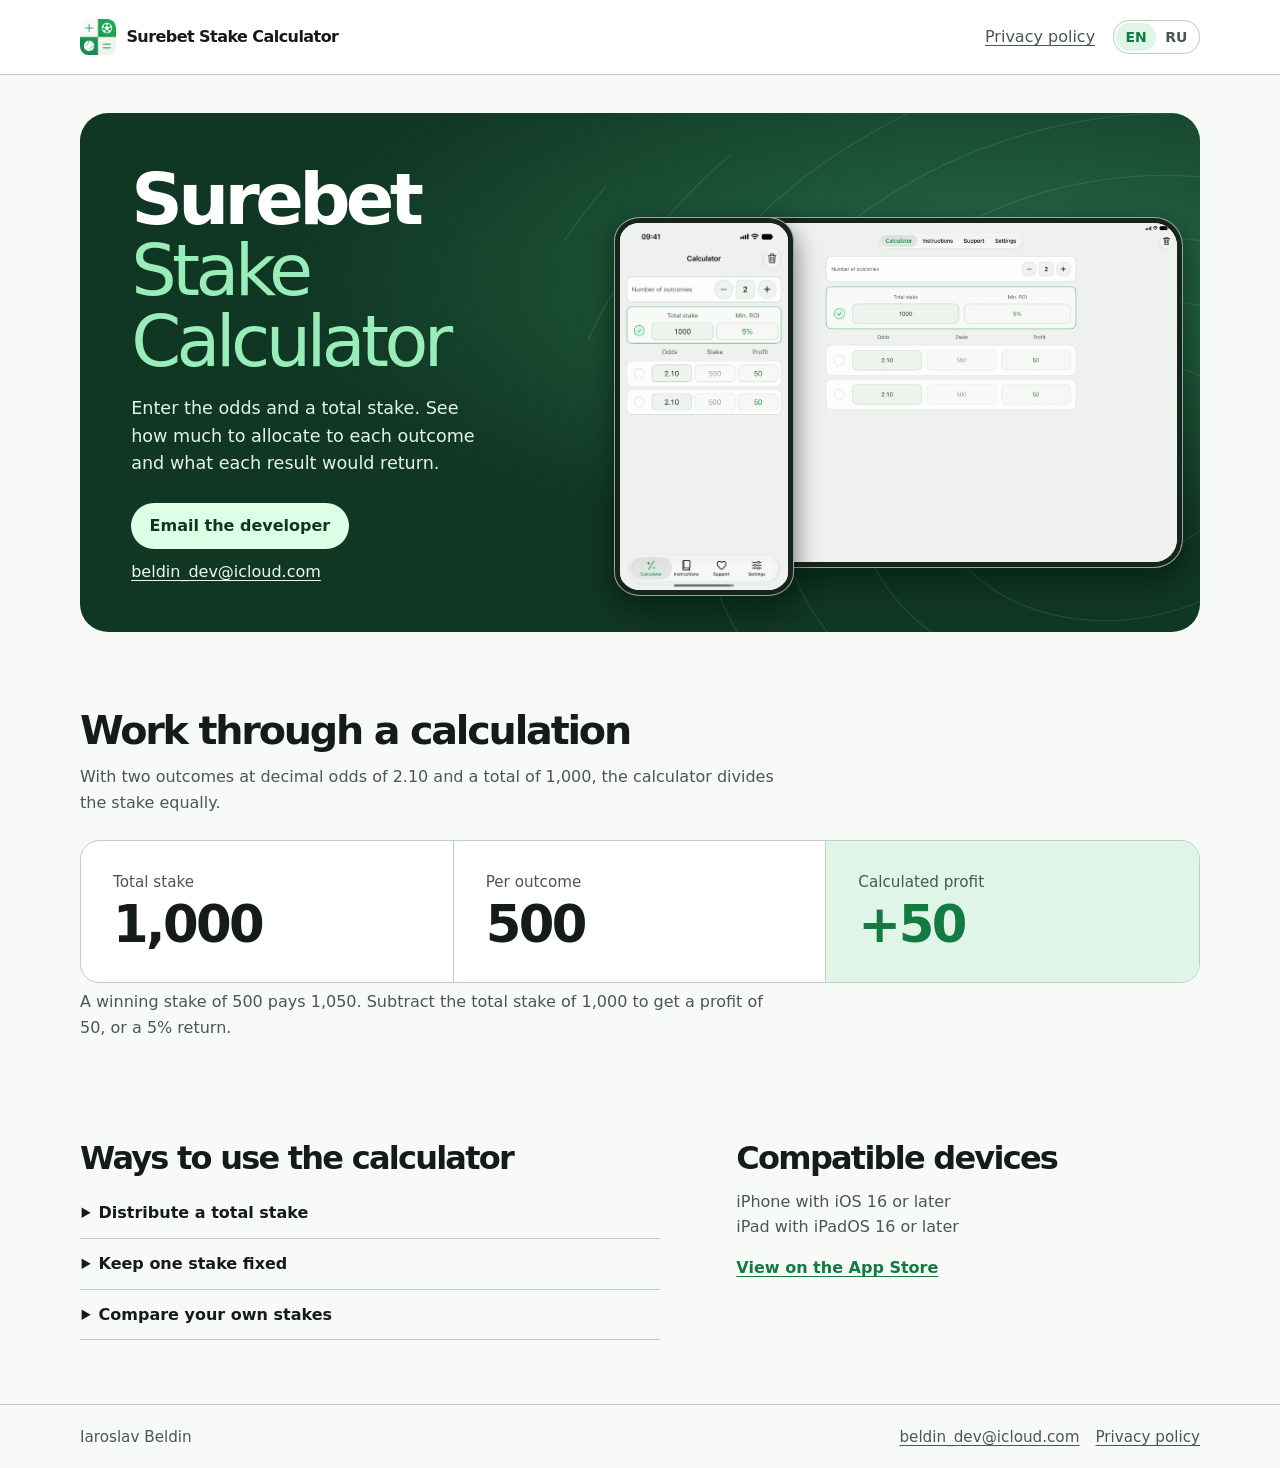
==== en/index.html @ 40c70696 "Publish bilingual calculator support and privacy pages" ====
<!doctype html>
<html lang="en">
  <head>
    <meta charset="utf-8" />
    <meta name="viewport" content="width=device-width,initial-scale=1" />
    <title>Support · Surebet Stake Calculator</title>
    <meta
      name="description"
      content="Distribute a total stake across outcomes and see the return for each one. Support for Surebet Stake Calculator on iPhone and iPad."
    />
    <link
      rel="canonical"
      href="https://iaroslaval.github.io/surebet-support/en/"
    />
    <link
      rel="alternate"
      hreflang="en"
      href="https://iaroslaval.github.io/surebet-support/en/"
    />
    <link
      rel="alternate"
      hreflang="ru"
      href="https://iaroslaval.github.io/surebet-support/ru/"
    />
    <link rel="icon" href="../assets/icon.png" />
    <link rel="stylesheet" href="../assets/site.css" />
  </head>
  <body>
    <header>
      <div class="wrap bar">
        <a class="brand" href="../en/"
          ><img src="../assets/icon.png" alt="" width="36" height="36" />Surebet
          Stake Calculator</a
        >
        <nav>
          <a class="policy-nav" href="../en/privacy/">Privacy policy</a
          ><span class="switch" role="group" aria-label="Language"
            ><a lang="en" hreflang="en" href="../en/" aria-current="page">EN</a
            ><a lang="ru" hreflang="ru" href="../ru/">RU</a></span
          >
        </nav>
      </div>
    </header>
    <main class="wrap">
      <section class="hero">
        <div class="intro">
          <h1>Surebet<span>Stake Calculator</span></h1>
          <p>
            Enter the odds and a total stake. See how much to allocate to each
            outcome and what each result would return.
          </p>
          <div class="actions">
            <a class="button" href="mailto:beldin_dev@icloud.com"
              >Email the developer</a
            ><a class="address" href="mailto:beldin_dev@icloud.com"
              >beldin_dev@icloud.com</a
            >
          </div>
        </div>
        <div class="stage">
          <img
            class="tablet"
            src="../assets/ipad-en.webp"
            alt="The calculator in English showing a two-outcome calculation on iPad"
            decoding="async"
          /><img
            class="phone"
            src="../assets/iphone-en.webp"
            alt="The calculator in English showing a two-outcome calculation on iPhone"
            decoding="async"
          />
        </div>
      </section>
      <section class="example">
        <h2>Work through a calculation</h2>
        <p class="lede">
          With two outcomes at decimal odds of 2.10 and a total of 1,000, the
          calculator divides the stake equally.
        </p>
        <div class="figures">
          <div class="metric">
            <small>Total stake</small><strong>1,000</strong>
          </div>
          <div class="metric">
            <small>Per outcome</small><strong>500</strong>
          </div>
          <div class="metric">
            <small>Calculated profit</small><strong>+50</strong>
          </div>
        </div>
        <p class="lede">
          A winning stake of 500 pays 1,050. Subtract the total stake of 1,000
          to get a profit of 50, or a 5% return.
        </p>
      </section>
      <div class="details">
        <section class="modes">
          <h2>Ways to use the calculator</h2>
          <details>
            <summary>Distribute a total stake</summary>
            <p>
              Enter decimal odds for 2–20 outcomes and the total amount to
              allocate. Read the stake and result for each outcome.
            </p>
          </details>
          <details>
            <summary>Keep one stake fixed</summary>
            <p>
              Enter the amount for one outcome. The calculator works out the
              stakes for the remaining outcomes and the total required.
            </p>
          </details>
          <details>
            <summary>Compare your own stakes</summary>
            <p>
              Enter the stakes yourself and compare the profit or loss for each
              possible outcome.
            </p>
          </details>
        </section>
        <section class="compat">
          <h2>Compatible devices</h2>
          <p>iPhone with iOS 16 or later<br />iPad with iPadOS 16 or later</p>
          <a href="https://apps.apple.com/app/id1667102550"
            >View on the App Store</a
          >
        </section>
      </div>
    </main>
    <footer>
      <div class="wrap">
        <span>Iaroslav Beldin</span>
        <div>
          <a href="mailto:beldin_dev@icloud.com">beldin_dev@icloud.com</a
          ><a href="../en/privacy/">Privacy policy</a>
        </div>
      </div>
    </footer>
  </body>
</html>
---- assets/site.css ----
:root {
  color-scheme: light dark;
  --page: #f8faf8;
  --surface: #fff;
  --ink: #151c17;
  --sub: #4a584f;
  --line: #becdc2;
  --soft: #edf1ed;
  --accent: #137a41;
  --tint: #dff5e8;
  --on: #fff;
  --deep: #103624;
  --mint: #99edb9;
  --wrap: 76rem;
  font-family:
    -apple-system, BlinkMacSystemFont, "Segoe UI", system-ui, sans-serif;
  color: var(--ink);
  background: var(--page);
  font-size: 100%;
}
@media (prefers-color-scheme: dark) {
  :root {
    --page: #0e1210;
    --surface: #171b18;
    --ink: #e9f1ea;
    --sub: #b5c3bb;
    --line: #36473e;
    --soft: #1e2421;
    --accent: #67df96;
    --tint: #1f3a2c;
    --on: #0e1210;
    --deep: #102e20;
  }
}
* {
  box-sizing: border-box;
}
body {
  margin: 0;
}
a {
  color: var(--accent);
  text-underline-offset: 0.2em;
}
a:hover {
  text-decoration: underline;
}
a:focus-visible,
summary:focus-visible {
  outline: 3px solid currentColor;
  outline-offset: 4px;
}
.wrap {
  max-width: var(--wrap);
  margin: auto;
  padding-inline: clamp(1rem, 4vw, 3rem);
}
header {
  border-bottom: 1px solid var(--line);
  background: var(--surface);
}
.bar,
footer .wrap {
  display: flex;
  align-items: center;
  justify-content: space-between;
  gap: 1rem;
  flex-wrap: wrap;
}
.bar {
  min-height: 4.6rem;
  padding-block: 0.65rem;
}
.brand {
  display: inline-flex;
  gap: 0.65rem;
  align-items: center;
  font-weight: 700;
  letter-spacing: -0.035em;
  color: var(--ink);
  text-decoration: none;
}
.brand img {
  width: 2.25rem;
  height: 2.25rem;
  border-radius: 24%;
}
nav,
.switch {
  display: flex;
  align-items: center;
  gap: 1.1rem;
  flex-wrap: wrap;
}
nav a,
footer a {
  color: var(--sub);
}
.switch {
  border: 1px solid var(--line);
  border-radius: 1rem;
  gap: 0;
  padding: 0.15rem;
}
.switch a {
  padding: 0.36rem 0.58rem;
  text-decoration: none;
  border-radius: 0.85rem;
  font-size: 0.875rem;
  font-weight: 650;
}
.switch [aria-current] {
  background: var(--tint);
  color: var(--accent);
}
main.wrap {
  padding-block: clamp(1.1rem, 3vw, 2.5rem) 4rem;
}
.hero {
  border-radius: 1.75rem;
  overflow: hidden;
  isolation: isolate;
  position: relative;
  display: grid;
  grid-template-columns: 45% 55%;
  align-items: center;
  color: white;
  background:
    radial-gradient(ellipse at 82% 32%, #276b49, transparent 55%), var(--deep);
}
.intro {
  padding: clamp(1.5rem, 4vw, 3.75rem);
  padding-right: 0.25rem;
  z-index: 1;
}
.hero h1 {
  margin: 0 0 1.15rem;
  font-size: clamp(2.6rem, 5.6vw, 5rem);
  letter-spacing: -0.065em;
  line-height: 0.99;
  font-weight: 730;
}
.hero h1 span {
  display: block;
  font-weight: 500;
  color: var(--mint);
}
.intro p {
  color: #e3f3e8;
  line-height: 1.55;
  max-width: 32ch;
  font-size: 1.1rem;
  margin: 0;
}
.actions {
  display: flex;
  align-items: flex-start;
  flex-direction: column;
  gap: 0.8rem;
  margin-top: 1.6rem;
}
.button {
  display: inline-flex;
  background: #dcffe6;
  color: #103624;
  padding: 0.85rem 1.15rem;
  border-radius: 2rem;
  text-decoration: none;
  font-weight: 700;
}
.address {
  color: #edf9f1;
  overflow-wrap: anywhere;
}
.stage {
  min-width: 0;
  position: relative;
  aspect-ratio: 1.33;
  align-self: end;
  isolation: isolate;
}
.stage::before {
  content: "";
  position: absolute;
  inset: -15% -28% -15% 5%;
  z-index: -1;
  background: repeating-radial-gradient(
    ellipse at 65% 65%,
    transparent 0 2.75rem,
    #c4ffe319 2.8rem 2.84rem,
    transparent 2.9rem 4.8rem
  );
  transform: rotate(-14deg);
}
.stage img {
  display: block;
  position: absolute;
  object-fit: contain;
  filter: drop-shadow(0 10px 12px #04110845);
}
.tablet {
  width: 75%;
  right: 3%;
  bottom: 14%;
}
.phone {
  width: 29%;
  left: 5%;
  bottom: 8%;
}
.example,
.modes,
.compat {
  margin-top: clamp(2.6rem, 6vw, 5.5rem);
}
h2 {
  font-size: clamp(1.7rem, 3.1vw, 2.65rem);
  letter-spacing: -0.055em;
  line-height: 1.08;
  margin: 0 0 0.8rem;
}
p {
  line-height: 1.6;
}
.lede {
  color: var(--sub);
  margin: 0.4rem 0 1.5rem;
  max-width: 70ch;
}
.figures {
  display: grid;
  grid-template-columns: repeat(3, minmax(0, 1fr));
  background: var(--surface);
  border: 1px solid var(--line);
  border-radius: 1.2rem;
  overflow: hidden;
}
.metric {
  padding: clamp(1rem, 3vw, 2rem);
  border-inline-end: 1px solid var(--line);
  display: flex;
  flex-direction: column;
  align-items: flex-start;
  gap: 0.5rem;
}
.metric:last-child {
  background: var(--tint);
  border: 0;
}
.metric strong {
  font-variant-numeric: tabular-nums;
  font-size: clamp(1.6rem, 4vw, 3.4rem);
  line-height: 1;
  letter-spacing: -0.05em;
}
.metric:last-child strong {
  color: var(--accent);
}
.metric small {
  font-size: 0.95rem;
  color: var(--sub);
}
.details {
  display: grid;
  grid-template-columns: 1.25fr 1fr;
  gap: clamp(1.5rem, 6vw, 5rem);
}
.details h2 {
  font-size: clamp(1.55rem, 2.5vw, 2rem);
}
details {
  padding: 0.8rem 0.1rem;
  border-bottom: 1px solid var(--line);
}
summary {
  cursor: pointer;
  font-weight: 630;
  line-height: 1.5;
}
details p,
.compat p {
  color: var(--sub);
  margin-block: 0.5rem;
}
.compat a {
  display: inline-block;
  margin-top: 0.65rem;
  font-weight: 650;
}
footer {
  border-top: 1px solid var(--line);
  padding-block: 1.4rem;
  font-size: 0.95rem;
  color: var(--sub);
}
footer .wrap > div {
  display: flex;
  gap: 1rem;
  flex-wrap: wrap;
}
article.policy {
  max-width: 46rem;
  margin: 1.8rem auto 3rem;
}
.policy h1 {
  font-size: clamp(2rem, 5vw, 3.4rem);
  letter-spacing: -0.055em;
  line-height: 1.05;
  margin: 0.7rem 0;
}
.policy h2 {
  font-size: 1.4rem;
  margin-top: 2rem;
  letter-spacing: -0.025em;
}
.policy p {
  font-size: 1.065rem;
}
.policy .date {
  color: var(--sub);
  font-size: 0.95rem;
}
.policy .byline {
  padding-bottom: 1.1rem;
  border-bottom: 1px solid var(--line);
}
.policy a {
  overflow-wrap: anywhere;
}
@media (max-width: 48rem) {
  .hero {
    grid-template-columns: 1fr;
  }
  .intro {
    padding: 1.5rem 1.5rem 0;
  }
  .hero h1 {
    font-size: clamp(2.5rem, 9.5vw, 4rem);
  }
  .stage {
    width: min(100%, 33rem);
    margin: auto;
    aspect-ratio: 1.9;
  }
  .stage .phone {
    width: 20%;
    left: 14%;
    bottom: 5%;
  }
  .stage .tablet {
    width: 58%;
    right: 12%;
    bottom: 9%;
  }
  .details {
    grid-template-columns: 1fr;
    gap: 0;
  }
}
@media (max-width: 32rem) {
  .bar {
    gap: 0.4rem;
  }
  .brand {
    font-size: 0.95rem;
  }
  .bar nav {
    gap: 0.4rem;
  }
  .bar .policy-nav {
    display: none;
  }
  .stage {
    aspect-ratio: 1.45;
  }
  .stage .phone {
    width: 34%;
    left: 9%;
    bottom: -24%;
  }
  .stage .tablet {
    width: 64%;
    right: 5%;
    bottom: 8%;
  }
  .figures {
    grid-template-columns: 1fr;
  }
  .metric {
    flex-direction: row;
    align-items: center;
    justify-content: space-between;
    border-inline: 0;
    border-bottom: 1px solid var(--line);
  }
  .metric strong {
    order: 2;
  }
  .intro p {
    font-size: 1rem;
  }
  footer .wrap {
    align-items: flex-start;
    flex-direction: column;
  }
}
@media (max-width: 23rem) {
  .hero h1 {
    font-size: 2rem;
  }
  .brand img {
    width: 1.8rem;
    height: 1.8rem;
  }
  .intro {
    padding-inline: 1rem;
  }
}
.stage img {
  border: clamp(3px, 0.45vw, 7px) solid #17231d;
  background: #edf1ed;
  box-shadow:
    0 0 0 1px #95a99d,
    0 10px 26px #03150b55;
}
.tablet {
  border-radius: 6% / 8%;
}
.phone {
  border-radius: 14% / 6%;
}
.brand,
.hero h1,
.button,
.policy h1,
footer a,
.details h2,
.metric small {
  overflow-wrap: anywhere;
}
.brand {
  max-width: 100%;
  min-width: 0;
}
.details > * {
  min-width: 0;
}
.hero > * {
  min-width: 0;
}
@media (max-width: 32rem) {
  .hero {
    grid-template-columns: minmax(0, 1fr);
  }
  .metric {
    flex-wrap: wrap;
  }
  .details {
    grid-template-columns: minmax(0, 1fr);
  }
  .policy {
    overflow-wrap: anywhere;
  }
}
@media (max-width: 32rem) {
  .stage {
    aspect-ratio: 1.32;
  }
  .stage .tablet {
    display: none;
  }
  .stage .phone {
    width: 66%;
    left: 17%;
    top: 8%;
    bottom: auto;
  }
}
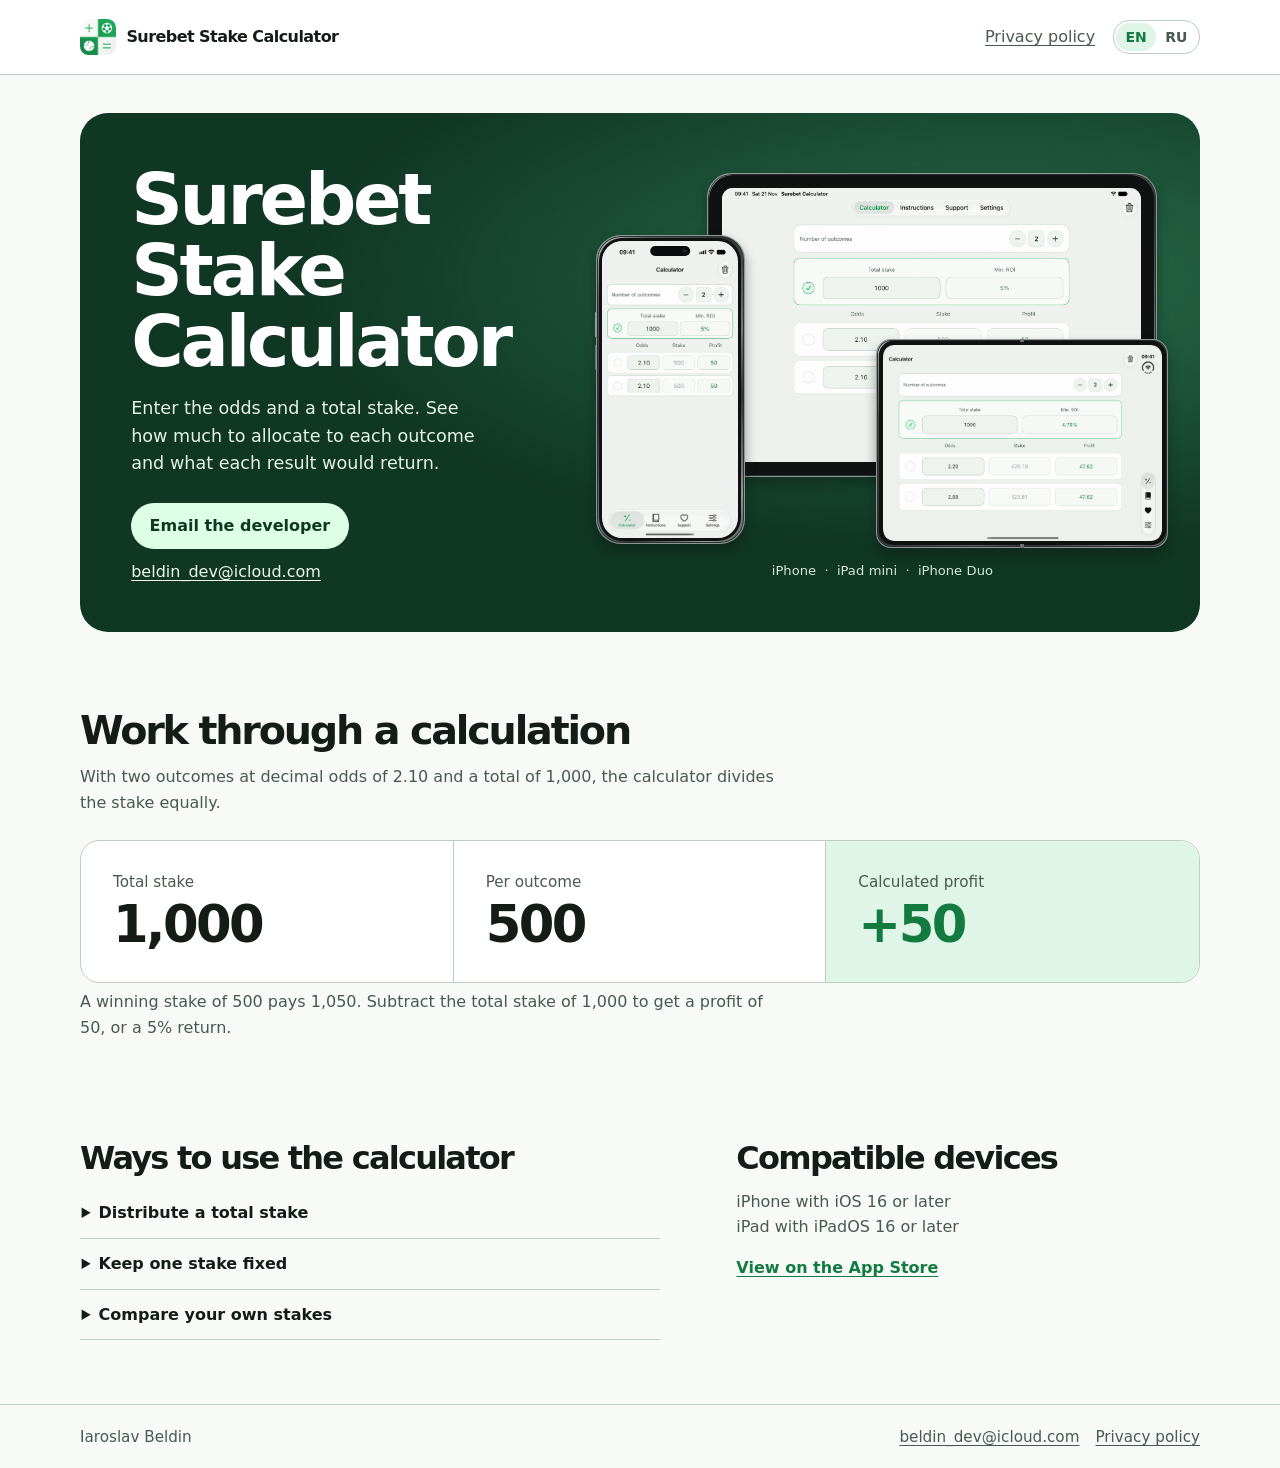
==== commit 9ed82d6d: "Show three framed devices together on both support pages" ====
--- a/en/index.html
+++ b/en/index.html
@@ -23,7 +23,7 @@
       href="https://iaroslaval.github.io/surebet-support/ru/"
     />
     <link rel="icon" href="../assets/icon.png" />
-    <link rel="stylesheet" href="../assets/site.css" />
+    <link rel="stylesheet" href="../assets/site.css?v=devices2" />
   </head>
   <body>
     <header>
@@ -44,7 +44,7 @@
     <main class="wrap">
       <section class="hero">
         <div class="intro">
-          <h1>Surebet<span>Stake Calculator</span></h1>
+          <h1>Surebet Stake Calculator</h1>
           <p>
             Enter the odds and a total stake. See how much to allocate to each
             outcome and what each result would return.
@@ -57,19 +57,48 @@
             >
           </div>
         </div>
-        <div class="stage">
-          <img
-            class="tablet"
-            src="../assets/ipad-en.webp"
-            alt="The calculator in English showing a two-outcome calculation on iPad"
-            decoding="async"
-          /><img
-            class="phone"
-            src="../assets/iphone-en.webp"
-            alt="The calculator in English showing a two-outcome calculation on iPhone"
-            decoding="async"
-          />
-        </div>
+        <figure
+          class="devices"
+          aria-label="App screenshots. Select a device to enlarge."
+        >
+          <div class="device-stage">
+            <a
+              class="device device-iphone"
+              href="../assets/iphone-en.webp"
+              aria-label="Enlarge · Calculator on iPhone"
+            >
+              <span class="hardware"
+                ><img src="../assets/iphone-en.webp" alt="Calculator on iPhone"
+              /></span>
+            </a>
+            <a
+              class="device device-mini"
+              href="../assets/mini-en.webp"
+              aria-label="Enlarge · A 5% return on iPad mini in landscape"
+            >
+              <span class="hardware"
+                ><img
+                  src="../assets/mini-en.webp"
+                  alt="A 5% return on iPad mini in landscape"
+              /></span>
+            </a>
+            <a
+              class="device device-duo"
+              href="../assets/duo-en.webp"
+              aria-label="Enlarge · A 4.76% return on unfolded iPhone Duo"
+            >
+              <span class="hardware"
+                ><img
+                  src="../assets/duo-en.webp"
+                  alt="A 4.76% return on unfolded iPhone Duo"
+              /></span>
+            </a>
+          </div>
+          <figcaption>
+            iPhone <span aria-hidden="true">·</span> iPad mini
+            <span aria-hidden="true">·</span> iPhone Duo
+          </figcaption>
+        </figure>
       </section>
       <section class="example">
         <h2>Work through a calculation</h2>
--- a/assets/site.css
+++ b/assets/site.css
@@ -136,15 +136,11 @@
 .hero h1 {
   margin: 0 0 1.15rem;
   font-size: clamp(2.6rem, 5.6vw, 5rem);
-  letter-spacing: -0.065em;
+  letter-spacing: -0.045em;
   line-height: 0.99;
-  font-weight: 730;
-}
-.hero h1 span {
-  display: block;
-  font-weight: 500;
-  color: var(--mint);
-}
+  font-weight: 650;
+}
+
 .intro p {
   color: #e3f3e8;
   line-height: 1.55;
@@ -172,42 +168,7 @@
   color: #edf9f1;
   overflow-wrap: anywhere;
 }
-.stage {
-  min-width: 0;
-  position: relative;
-  aspect-ratio: 1.33;
-  align-self: end;
-  isolation: isolate;
-}
-.stage::before {
-  content: "";
-  position: absolute;
-  inset: -15% -28% -15% 5%;
-  z-index: -1;
-  background: repeating-radial-gradient(
-    ellipse at 65% 65%,
-    transparent 0 2.75rem,
-    #c4ffe319 2.8rem 2.84rem,
-    transparent 2.9rem 4.8rem
-  );
-  transform: rotate(-14deg);
-}
-.stage img {
-  display: block;
-  position: absolute;
-  object-fit: contain;
-  filter: drop-shadow(0 10px 12px #04110845);
-}
-.tablet {
-  width: 75%;
-  right: 3%;
-  bottom: 14%;
-}
-.phone {
-  width: 29%;
-  left: 5%;
-  bottom: 8%;
-}
+
 .example,
 .modes,
 .compat {
@@ -337,21 +298,7 @@
   .hero h1 {
     font-size: clamp(2.5rem, 9.5vw, 4rem);
   }
-  .stage {
-    width: min(100%, 33rem);
-    margin: auto;
-    aspect-ratio: 1.9;
-  }
-  .stage .phone {
-    width: 20%;
-    left: 14%;
-    bottom: 5%;
-  }
-  .stage .tablet {
-    width: 58%;
-    right: 12%;
-    bottom: 9%;
-  }
+
   .details {
     grid-template-columns: 1fr;
     gap: 0;
@@ -370,19 +317,7 @@
   .bar .policy-nav {
     display: none;
   }
-  .stage {
-    aspect-ratio: 1.45;
-  }
-  .stage .phone {
-    width: 34%;
-    left: 9%;
-    bottom: -24%;
-  }
-  .stage .tablet {
-    width: 64%;
-    right: 5%;
-    bottom: 8%;
-  }
+
   .figures {
     grid-template-columns: 1fr;
   }
@@ -416,19 +351,7 @@
     padding-inline: 1rem;
   }
 }
-.stage img {
-  border: clamp(3px, 0.45vw, 7px) solid #17231d;
-  background: #edf1ed;
-  box-shadow:
-    0 0 0 1px #95a99d,
-    0 10px 26px #03150b55;
-}
-.tablet {
-  border-radius: 6% / 8%;
-}
-.phone {
-  border-radius: 14% / 6%;
-}
+
 .brand,
 .hero h1,
 .button,
@@ -462,17 +385,161 @@
     overflow-wrap: anywhere;
   }
 }
-@media (max-width: 32rem) {
-  .stage {
-    aspect-ratio: 1.32;
-  }
-  .stage .tablet {
-    display: none;
-  }
-  .stage .phone {
-    width: 66%;
-    left: 17%;
-    top: 8%;
-    bottom: auto;
-  }
-}
+
+.devices {
+  margin: 0;
+  padding: clamp(0.9rem, 2vw, 1.6rem);
+  padding-left: 0.4rem;
+}
+.device-stage {
+  position: relative;
+  isolation: isolate;
+  aspect-ratio: 1.51;
+  container-type: inline-size;
+}
+.device {
+  position: absolute;
+  display: block;
+  line-height: 0;
+  cursor: zoom-in;
+  -webkit-tap-highlight-color: transparent;
+  color: #e1fbe8;
+  filter: drop-shadow(0 1.2cqw 1cqw #07171066);
+}
+.device:focus-visible {
+  outline: 3px solid white;
+  outline-offset: 5px;
+  z-index: 4;
+}
+.hardware {
+  display: block;
+  padding: var(--bezel);
+  border: 1px solid #909793;
+  border-radius: var(--body-radius);
+  background: linear-gradient(
+    127deg,
+    #c9cece 0%,
+    #5a605f 13%,
+    #2e3334 35%,
+    #757c7c 57%,
+    #303435 70%,
+    #959b99 90%,
+    #515755
+  );
+  box-shadow: inset 0 0 0 1px #2b3030;
+  position: relative;
+}
+.hardware img {
+  display: block;
+  width: 100%;
+  height: auto;
+  border-radius: var(--screen-radius);
+  box-shadow: 0 0 0 var(--glass-edge) #101212;
+}
+.device-iphone {
+  z-index: 2;
+  width: 25.5%;
+  left: 1%;
+  bottom: 2%;
+  --bezel: 3.6%;
+  --glass-edge: 0.52cqw;
+  --body-radius: 16.8% / 8%;
+  --screen-radius: 14.9% / 6.9%;
+}
+.device-iphone::before {
+  content: "";
+  position: absolute;
+  top: 25%;
+  left: -0.7%;
+  width: 1.4%;
+  height: 8%;
+  border-radius: 2px;
+  background: #9b9f9d;
+  box-shadow: 0 5.6cqw #6a7170;
+}
+.device-iphone .hardware::after {
+  content: "";
+  position: absolute;
+  top: 3.1%;
+  left: 50%;
+  transform: translateX(-50%);
+  width: 27%;
+  height: 3.4%;
+  border-radius: 999px;
+  background: radial-gradient(
+    circle at 86% 50%,
+    #26323b,
+    #0a0b0c 8%,
+    #090a0b 100%
+  );
+}
+.device-mini {
+  width: 77%;
+  top: 2%;
+  right: 3%;
+  --bezel: 3.25%;
+  --glass-edge: 2.24cqw;
+  --body-radius: 5.4% / 8%;
+  --screen-radius: 2.6% / 4%;
+}
+.device-mini .hardware::after {
+  content: "";
+  position: absolute;
+  left: 1.6%;
+  top: 50%;
+  width: 0.75%;
+  aspect-ratio: 1;
+  border-radius: 50%;
+  background: radial-gradient(circle at 60% 40%, #415057, #0d1316 65%);
+}
+.device-duo {
+  z-index: 3;
+  right: 1%;
+  bottom: 1%;
+  width: 50%;
+  --bezel: 1.9%;
+  --glass-edge: 0.72cqw;
+  --body-radius: 5.1% / 7.3%;
+  --screen-radius: 3.8% / 5.5%;
+}
+.device-duo .hardware::before,
+.device-duo .hardware::after {
+  content: "";
+  position: absolute;
+  left: 49.3%;
+  width: 1.4%;
+  height: 1.8%;
+  background: linear-gradient(
+    90deg,
+    #333939,
+    #9a9f9d 30%,
+    #414645 52%,
+    #989d9c 75%,
+    #343a39
+  );
+}
+.device-duo .hardware::before {
+  top: -1px;
+}
+.device-duo .hardware::after {
+  bottom: -1px;
+}
+.devices figcaption {
+  margin-top: 0.55rem;
+  text-align: center;
+  font-size: 0.82rem;
+  line-height: 1.45;
+  color: #d2e8d9;
+  word-spacing: 0.02em;
+}
+.devices figcaption span {
+  padding-inline: 0.3em;
+}
+@media (max-width: 48rem) {
+  .devices {
+    width: 100%;
+    max-width: 36rem;
+    justify-self: center;
+    padding: 1.5rem 1rem 1rem;
+  }
+}
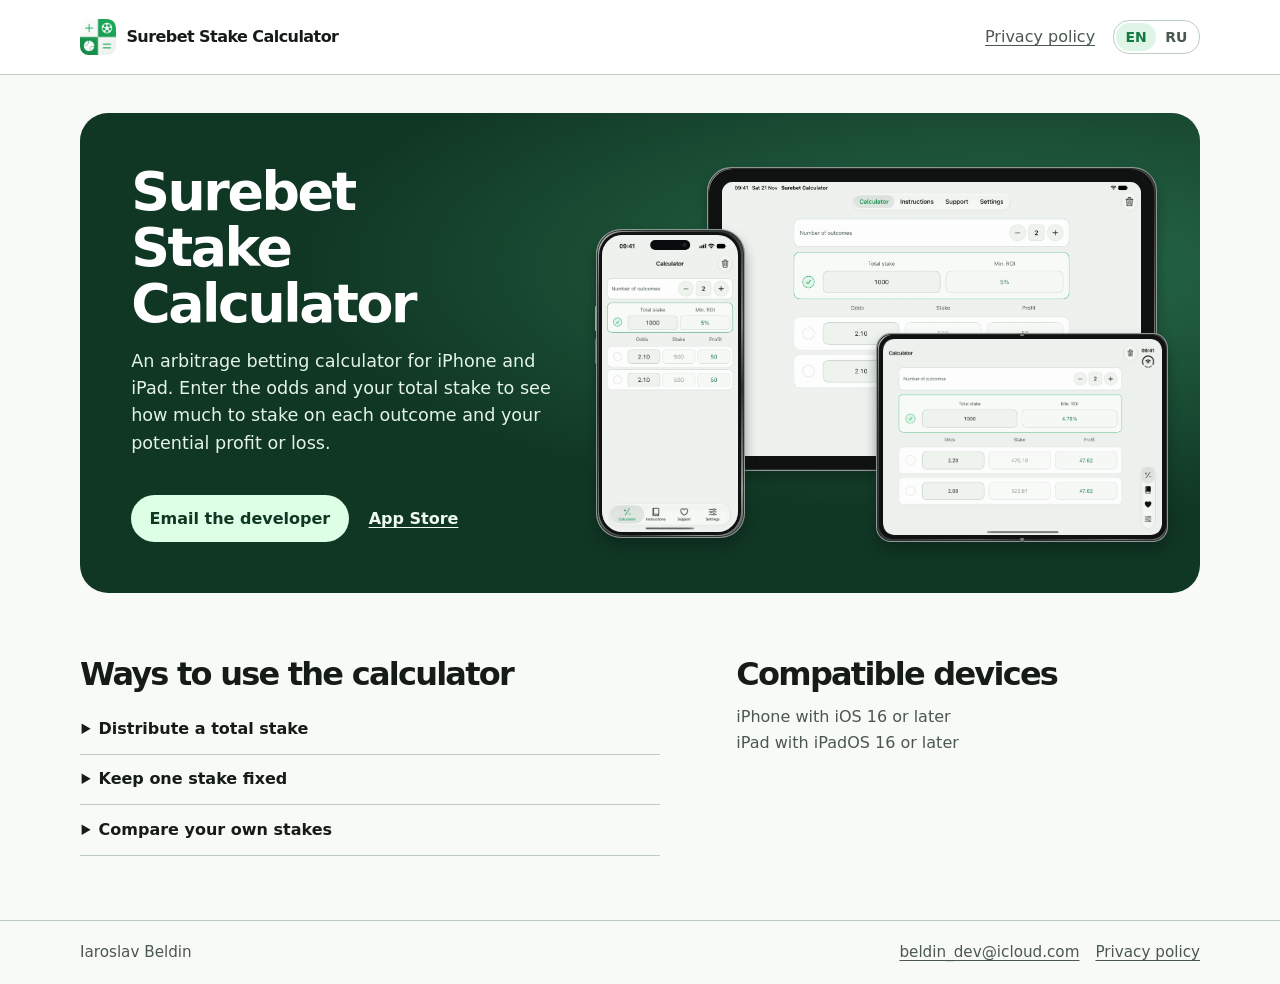
==== commit efc1c653: "Simplify the support homepage and surface the App Store listing" ====
--- a/en/index.html
+++ b/en/index.html
@@ -3,10 +3,13 @@
   <head>
     <meta charset="utf-8" />
     <meta name="viewport" content="width=device-width,initial-scale=1" />
-    <title>Support · Surebet Stake Calculator</title>
+    <title>
+      Surebet Stake Calculator — Arbitrage betting calculator for iPhone and
+      iPad
+    </title>
     <meta
       name="description"
-      content="Distribute a total stake across outcomes and see the return for each one. Support for Surebet Stake Calculator on iPhone and iPad."
+      content="Split your total stake across outcomes and compare potential profit or loss. Find Surebet Stake Calculator for iPhone and iPad on the App Store or contact the developer."
     />
     <link
       rel="canonical"
@@ -23,7 +26,7 @@
       href="https://iaroslaval.github.io/surebet-support/ru/"
     />
     <link rel="icon" href="../assets/icon.png" />
-    <link rel="stylesheet" href="../assets/site.css?v=devices2" />
+    <link rel="stylesheet" href="../assets/site.css?v=card1" />
   </head>
   <body>
     <header>
@@ -44,83 +47,45 @@
     <main class="wrap">
       <section class="hero">
         <div class="intro">
-          <h1>Surebet Stake Calculator</h1>
+          <h1>Surebet <span>Stake Calculator</span></h1>
           <p>
-            Enter the odds and a total stake. See how much to allocate to each
-            outcome and what each result would return.
+            An arbitrage betting calculator for iPhone and iPad. Enter the odds
+            and your total stake to see how much to stake on each outcome and
+            your potential profit or loss.
           </p>
           <div class="actions">
             <a class="button" href="mailto:beldin_dev@icloud.com"
               >Email the developer</a
-            ><a class="address" href="mailto:beldin_dev@icloud.com"
-              >beldin_dev@icloud.com</a
+            ><a
+              class="store-link"
+              href="https://apps.apple.com/app/id1667102550"
+              >App Store</a
             >
           </div>
         </div>
-        <figure
-          class="devices"
-          aria-label="App screenshots. Select a device to enlarge."
-        >
+        <figure class="devices">
           <div class="device-stage">
-            <a
-              class="device device-iphone"
-              href="../assets/iphone-en.webp"
-              aria-label="Enlarge · Calculator on iPhone"
-            >
+            <div class="device device-iphone">
               <span class="hardware"
                 ><img src="../assets/iphone-en.webp" alt="Calculator on iPhone"
               /></span>
-            </a>
-            <a
-              class="device device-mini"
-              href="../assets/mini-en.webp"
-              aria-label="Enlarge · A 5% return on iPad mini in landscape"
-            >
+            </div>
+            <div class="device device-mini">
               <span class="hardware"
                 ><img
                   src="../assets/mini-en.webp"
                   alt="A 5% return on iPad mini in landscape"
               /></span>
-            </a>
-            <a
-              class="device device-duo"
-              href="../assets/duo-en.webp"
-              aria-label="Enlarge · A 4.76% return on unfolded iPhone Duo"
-            >
+            </div>
+            <div class="device device-duo">
               <span class="hardware"
                 ><img
                   src="../assets/duo-en.webp"
                   alt="A 4.76% return on unfolded iPhone Duo"
               /></span>
-            </a>
+            </div>
           </div>
-          <figcaption>
-            iPhone <span aria-hidden="true">·</span> iPad mini
-            <span aria-hidden="true">·</span> iPhone Duo
-          </figcaption>
         </figure>
-      </section>
-      <section class="example">
-        <h2>Work through a calculation</h2>
-        <p class="lede">
-          With two outcomes at decimal odds of 2.10 and a total of 1,000, the
-          calculator divides the stake equally.
-        </p>
-        <div class="figures">
-          <div class="metric">
-            <small>Total stake</small><strong>1,000</strong>
-          </div>
-          <div class="metric">
-            <small>Per outcome</small><strong>500</strong>
-          </div>
-          <div class="metric">
-            <small>Calculated profit</small><strong>+50</strong>
-          </div>
-        </div>
-        <p class="lede">
-          A winning stake of 500 pays 1,050. Subtract the total stake of 1,000
-          to get a profit of 50, or a 5% return.
-        </p>
       </section>
       <div class="details">
         <section class="modes">
@@ -150,9 +115,6 @@
         <section class="compat">
           <h2>Compatible devices</h2>
           <p>iPhone with iOS 16 or later<br />iPad with iPadOS 16 or later</p>
-          <a href="https://apps.apple.com/app/id1667102550"
-            >View on the App Store</a
-          >
         </section>
       </div>
     </main>
--- a/assets/site.css
+++ b/assets/site.css
@@ -129,31 +129,35 @@
     radial-gradient(ellipse at 82% 32%, #276b49, transparent 55%), var(--deep);
 }
 .intro {
-  padding: clamp(1.5rem, 4vw, 3.75rem);
-  padding-right: 0.25rem;
+  padding: clamp(2rem, 4vw, 3.5rem);
+  padding-right: clamp(0.75rem, 1.5vw, 1.25rem);
   z-index: 1;
 }
 .hero h1 {
-  margin: 0 0 1.15rem;
-  font-size: clamp(2.6rem, 5.6vw, 5rem);
+  margin: 0 0 1rem;
+  font-size: clamp(2.1rem, 4.2vw, 3.4rem);
   letter-spacing: -0.045em;
-  line-height: 0.99;
+  line-height: 1.04;
   font-weight: 650;
+}
+
+.hero h1 span {
+  display: block;
 }
 
 .intro p {
   color: #e3f3e8;
   line-height: 1.55;
-  max-width: 32ch;
+  max-width: 40ch;
   font-size: 1.1rem;
   margin: 0;
 }
 .actions {
   display: flex;
-  align-items: flex-start;
-  flex-direction: column;
-  gap: 0.8rem;
-  margin-top: 1.6rem;
+  align-items: center;
+  flex-wrap: wrap;
+  gap: 0.5rem 1.25rem;
+  margin-top: clamp(2rem, 3vw, 2.75rem);
 }
 .button {
   display: inline-flex;
@@ -164,16 +168,12 @@
   text-decoration: none;
   font-weight: 700;
 }
-.address {
-  color: #edf9f1;
-  overflow-wrap: anywhere;
-}
-
-.example,
-.modes,
-.compat {
-  margin-top: clamp(2.6rem, 6vw, 5.5rem);
-}
+.store-link {
+  color: #effaf2;
+  font-weight: 600;
+  padding-block: 0.75rem;
+}
+
 h2 {
   font-size: clamp(1.7rem, 3.1vw, 2.65rem);
   letter-spacing: -0.055em;
@@ -183,45 +183,8 @@
 p {
   line-height: 1.6;
 }
-.lede {
-  color: var(--sub);
-  margin: 0.4rem 0 1.5rem;
-  max-width: 70ch;
-}
-.figures {
-  display: grid;
-  grid-template-columns: repeat(3, minmax(0, 1fr));
-  background: var(--surface);
-  border: 1px solid var(--line);
-  border-radius: 1.2rem;
-  overflow: hidden;
-}
-.metric {
-  padding: clamp(1rem, 3vw, 2rem);
-  border-inline-end: 1px solid var(--line);
-  display: flex;
-  flex-direction: column;
-  align-items: flex-start;
-  gap: 0.5rem;
-}
-.metric:last-child {
-  background: var(--tint);
-  border: 0;
-}
-.metric strong {
-  font-variant-numeric: tabular-nums;
-  font-size: clamp(1.6rem, 4vw, 3.4rem);
-  line-height: 1;
-  letter-spacing: -0.05em;
-}
-.metric:last-child strong {
-  color: var(--accent);
-}
-.metric small {
-  font-size: 0.95rem;
-  color: var(--sub);
-}
 .details {
+  margin-top: clamp(2.25rem, 5vw, 4rem);
   display: grid;
   grid-template-columns: 1.25fr 1fr;
   gap: clamp(1.5rem, 6vw, 5rem);
@@ -230,10 +193,10 @@
   font-size: clamp(1.55rem, 2.5vw, 2rem);
 }
 details {
+  border-bottom: 1px solid var(--line);
+}
+summary {
   padding: 0.8rem 0.1rem;
-  border-bottom: 1px solid var(--line);
-}
-summary {
   cursor: pointer;
   font-weight: 630;
   line-height: 1.5;
@@ -242,11 +205,6 @@
 .compat p {
   color: var(--sub);
   margin-block: 0.5rem;
-}
-.compat a {
-  display: inline-block;
-  margin-top: 0.65rem;
-  font-weight: 650;
 }
 footer {
   border-top: 1px solid var(--line);
@@ -293,15 +251,15 @@
     grid-template-columns: 1fr;
   }
   .intro {
-    padding: 1.5rem 1.5rem 0;
+    padding: clamp(1.5rem, 5vw, 2.5rem) clamp(1.25rem, 5vw, 2.5rem) 0;
   }
   .hero h1 {
-    font-size: clamp(2.5rem, 9.5vw, 4rem);
+    font-size: clamp(1.95rem, 6.4vw, 2.75rem);
   }
 
   .details {
-    grid-template-columns: 1fr;
-    gap: 0;
+    grid-template-columns: minmax(0, 1fr);
+    gap: 2.25rem;
   }
 }
 @media (max-width: 32rem) {
@@ -318,18 +276,12 @@
     display: none;
   }
 
-  .figures {
-    grid-template-columns: 1fr;
-  }
-  .metric {
-    flex-direction: row;
-    align-items: center;
-    justify-content: space-between;
-    border-inline: 0;
-    border-bottom: 1px solid var(--line);
-  }
-  .metric strong {
-    order: 2;
+  .actions {
+    column-gap: 0.85rem;
+    font-size: 0.95rem;
+  }
+  .button {
+    padding-inline: 1rem;
   }
   .intro p {
     font-size: 1rem;
@@ -340,9 +292,6 @@
   }
 }
 @media (max-width: 23rem) {
-  .hero h1 {
-    font-size: 2rem;
-  }
   .brand img {
     width: 1.8rem;
     height: 1.8rem;
@@ -357,8 +306,7 @@
 .button,
 .policy h1,
 footer a,
-.details h2,
-.metric small {
+.details h2 {
   overflow-wrap: anywhere;
 }
 .brand {
@@ -373,12 +321,6 @@
 }
 @media (max-width: 32rem) {
   .hero {
-    grid-template-columns: minmax(0, 1fr);
-  }
-  .metric {
-    flex-wrap: wrap;
-  }
-  .details {
     grid-template-columns: minmax(0, 1fr);
   }
   .policy {
@@ -401,15 +343,7 @@
   position: absolute;
   display: block;
   line-height: 0;
-  cursor: zoom-in;
-  -webkit-tap-highlight-color: transparent;
-  color: #e1fbe8;
   filter: drop-shadow(0 1.2cqw 1cqw #07171066);
-}
-.device:focus-visible {
-  outline: 3px solid white;
-  outline-offset: 5px;
-  z-index: 4;
 }
 .hardware {
   display: block;
@@ -524,22 +458,11 @@
 .device-duo .hardware::after {
   bottom: -1px;
 }
-.devices figcaption {
-  margin-top: 0.55rem;
-  text-align: center;
-  font-size: 0.82rem;
-  line-height: 1.45;
-  color: #d2e8d9;
-  word-spacing: 0.02em;
-}
-.devices figcaption span {
-  padding-inline: 0.3em;
-}
 @media (max-width: 48rem) {
   .devices {
     width: 100%;
     max-width: 36rem;
     justify-self: center;
-    padding: 1.5rem 1rem 1rem;
-  }
-}
+    padding: 1.6rem clamp(1rem, 4vw, 2rem) 1.5rem;
+  }
+}
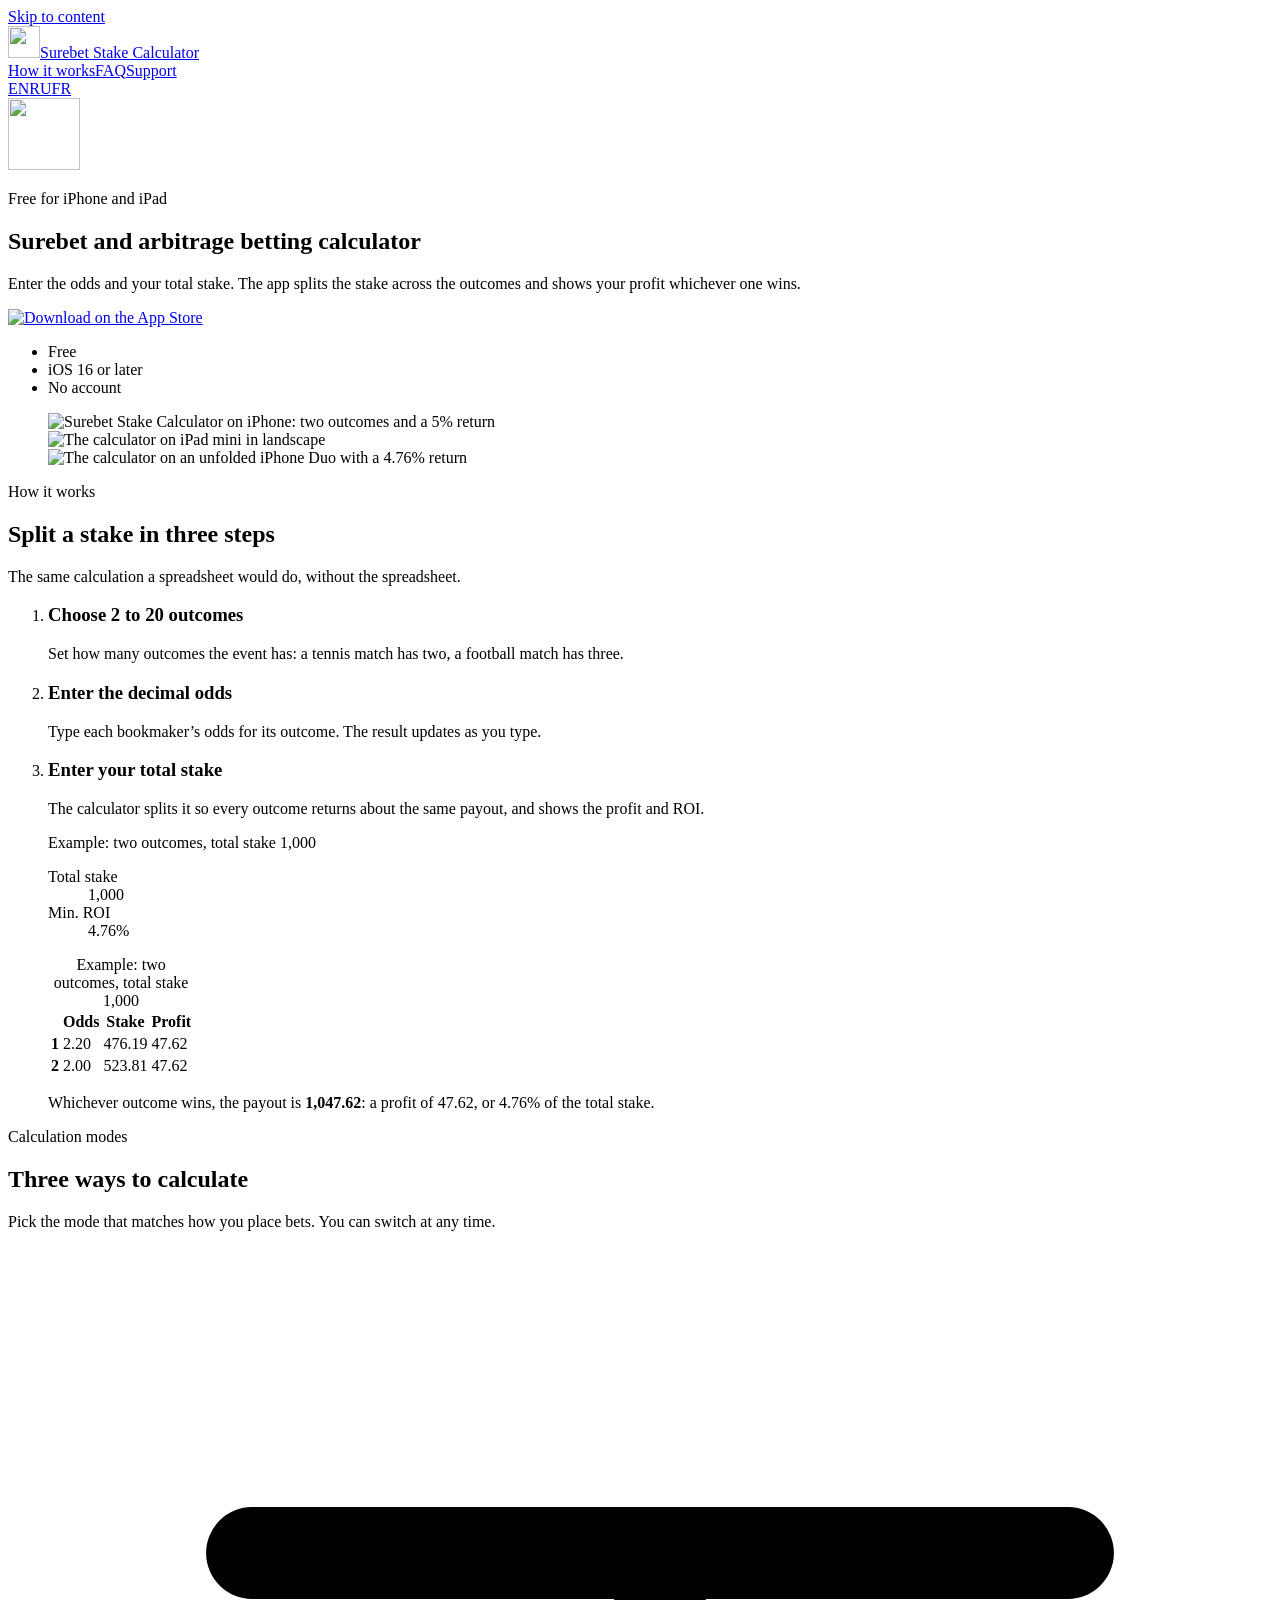
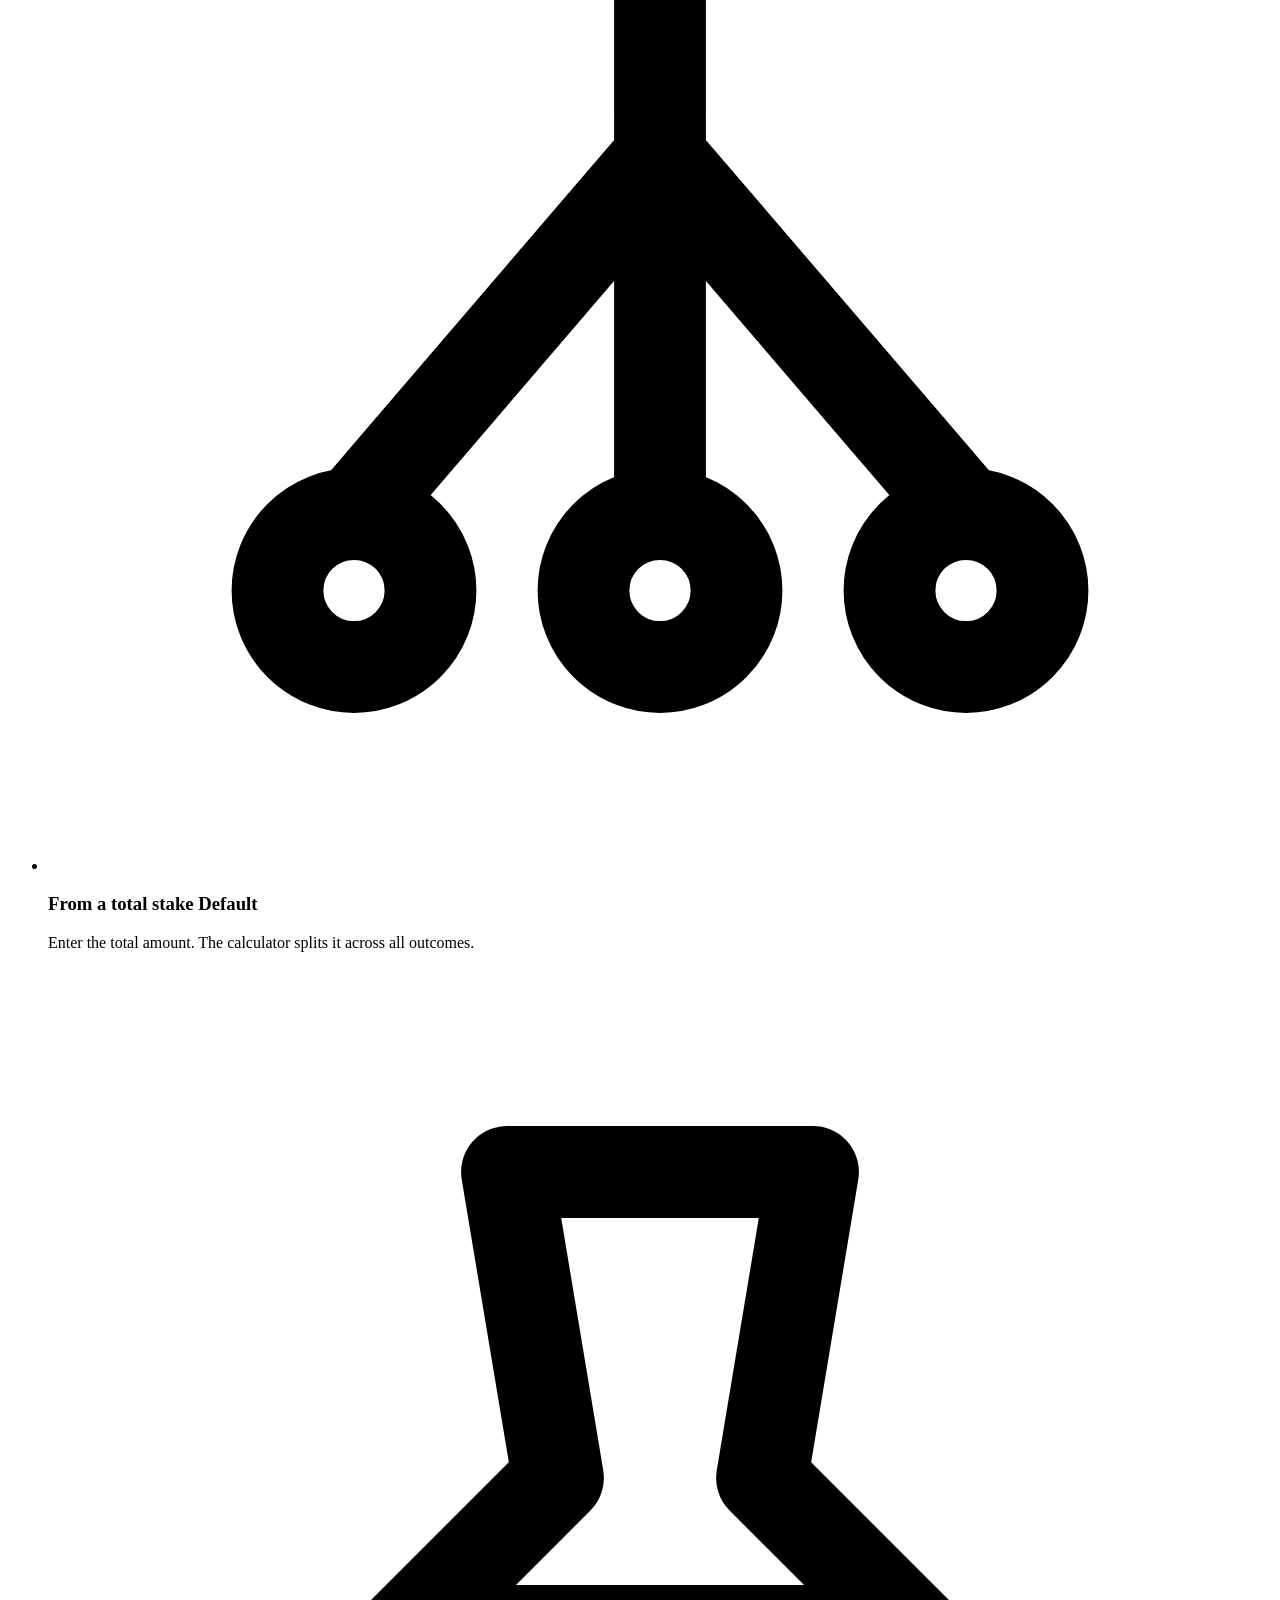
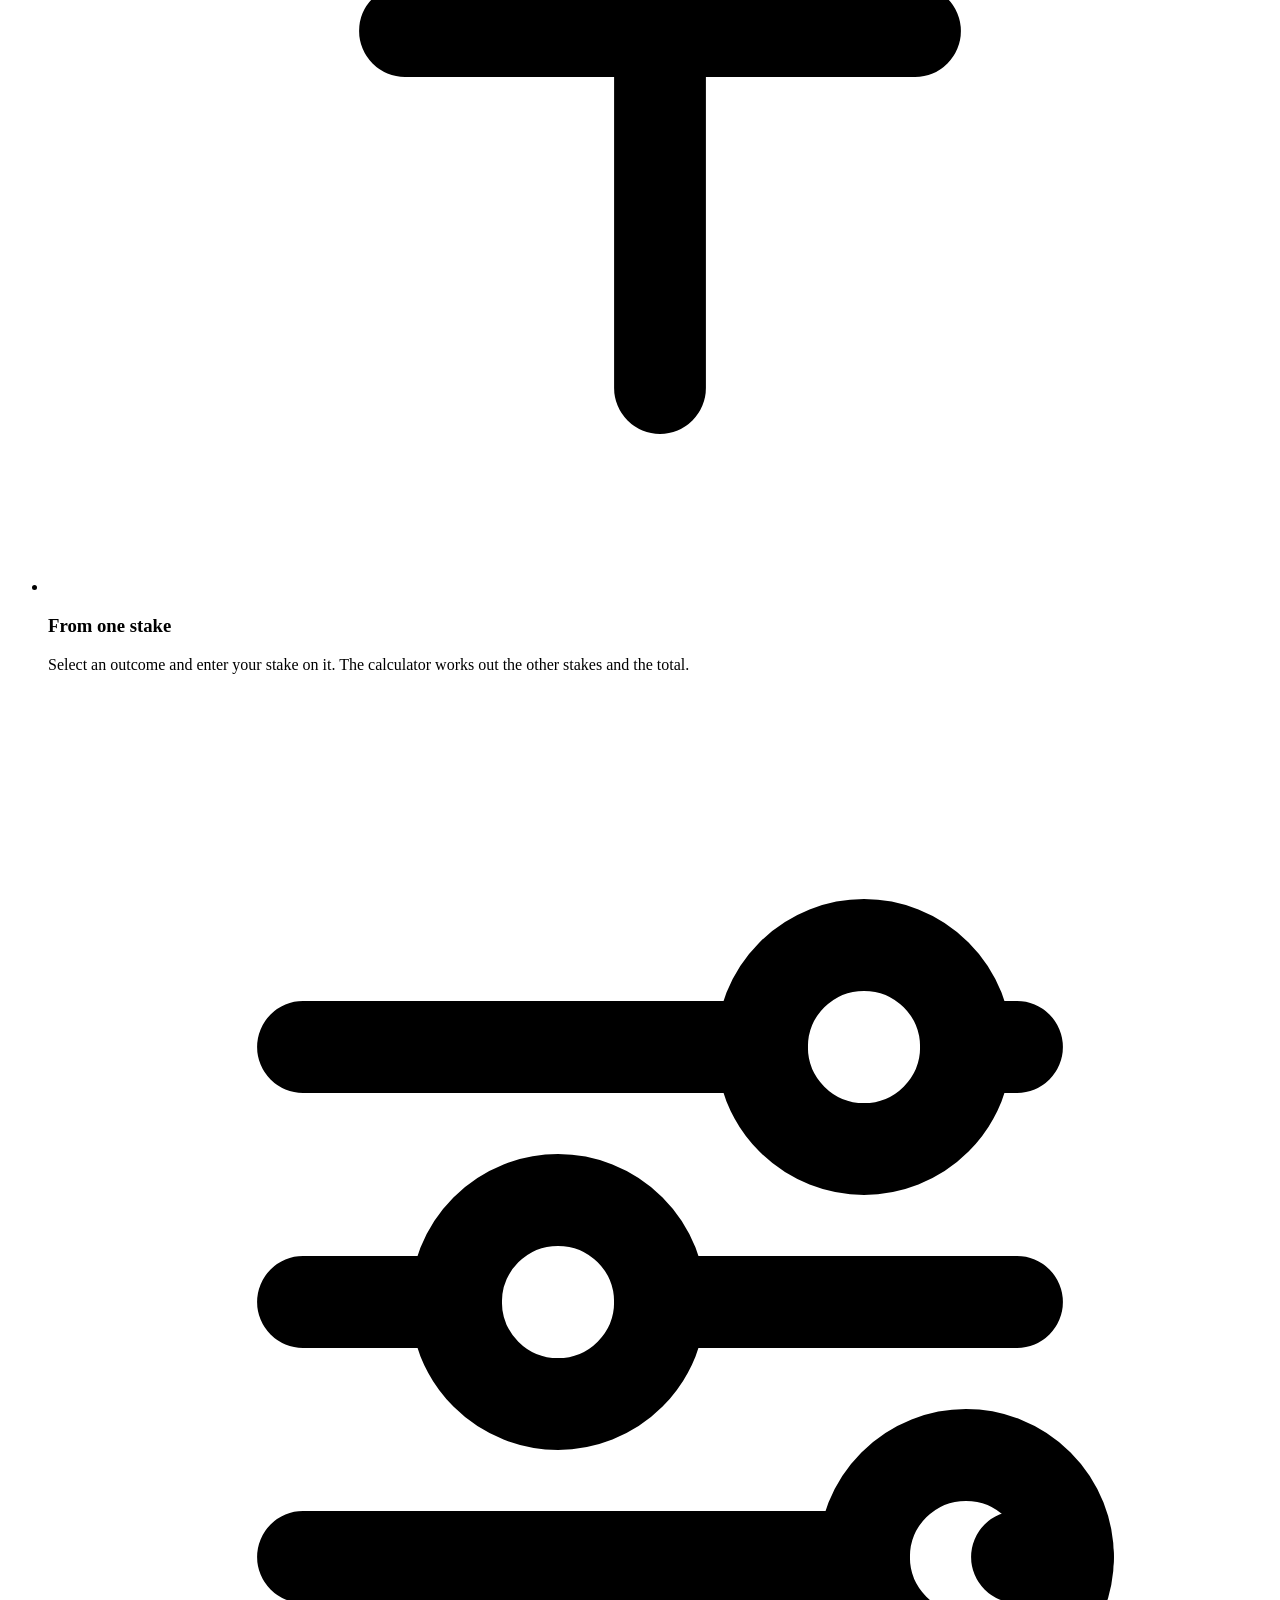
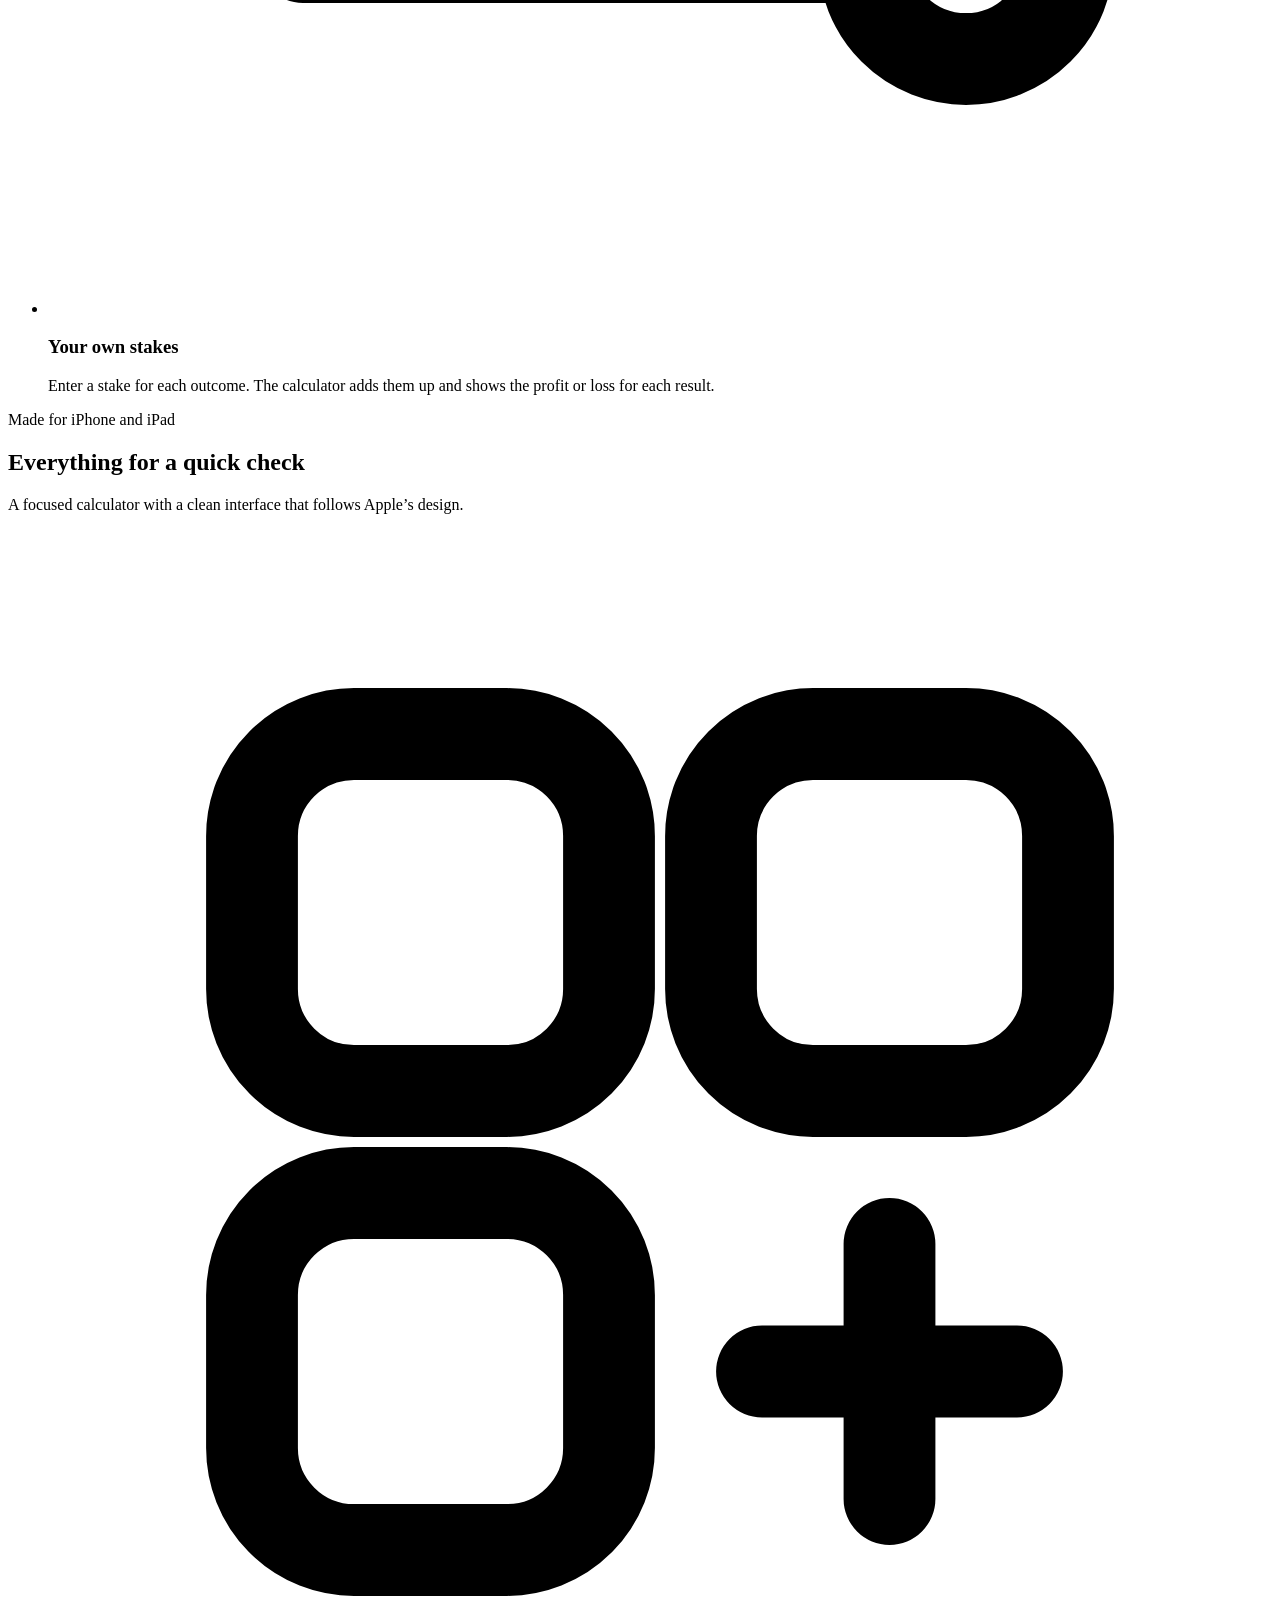
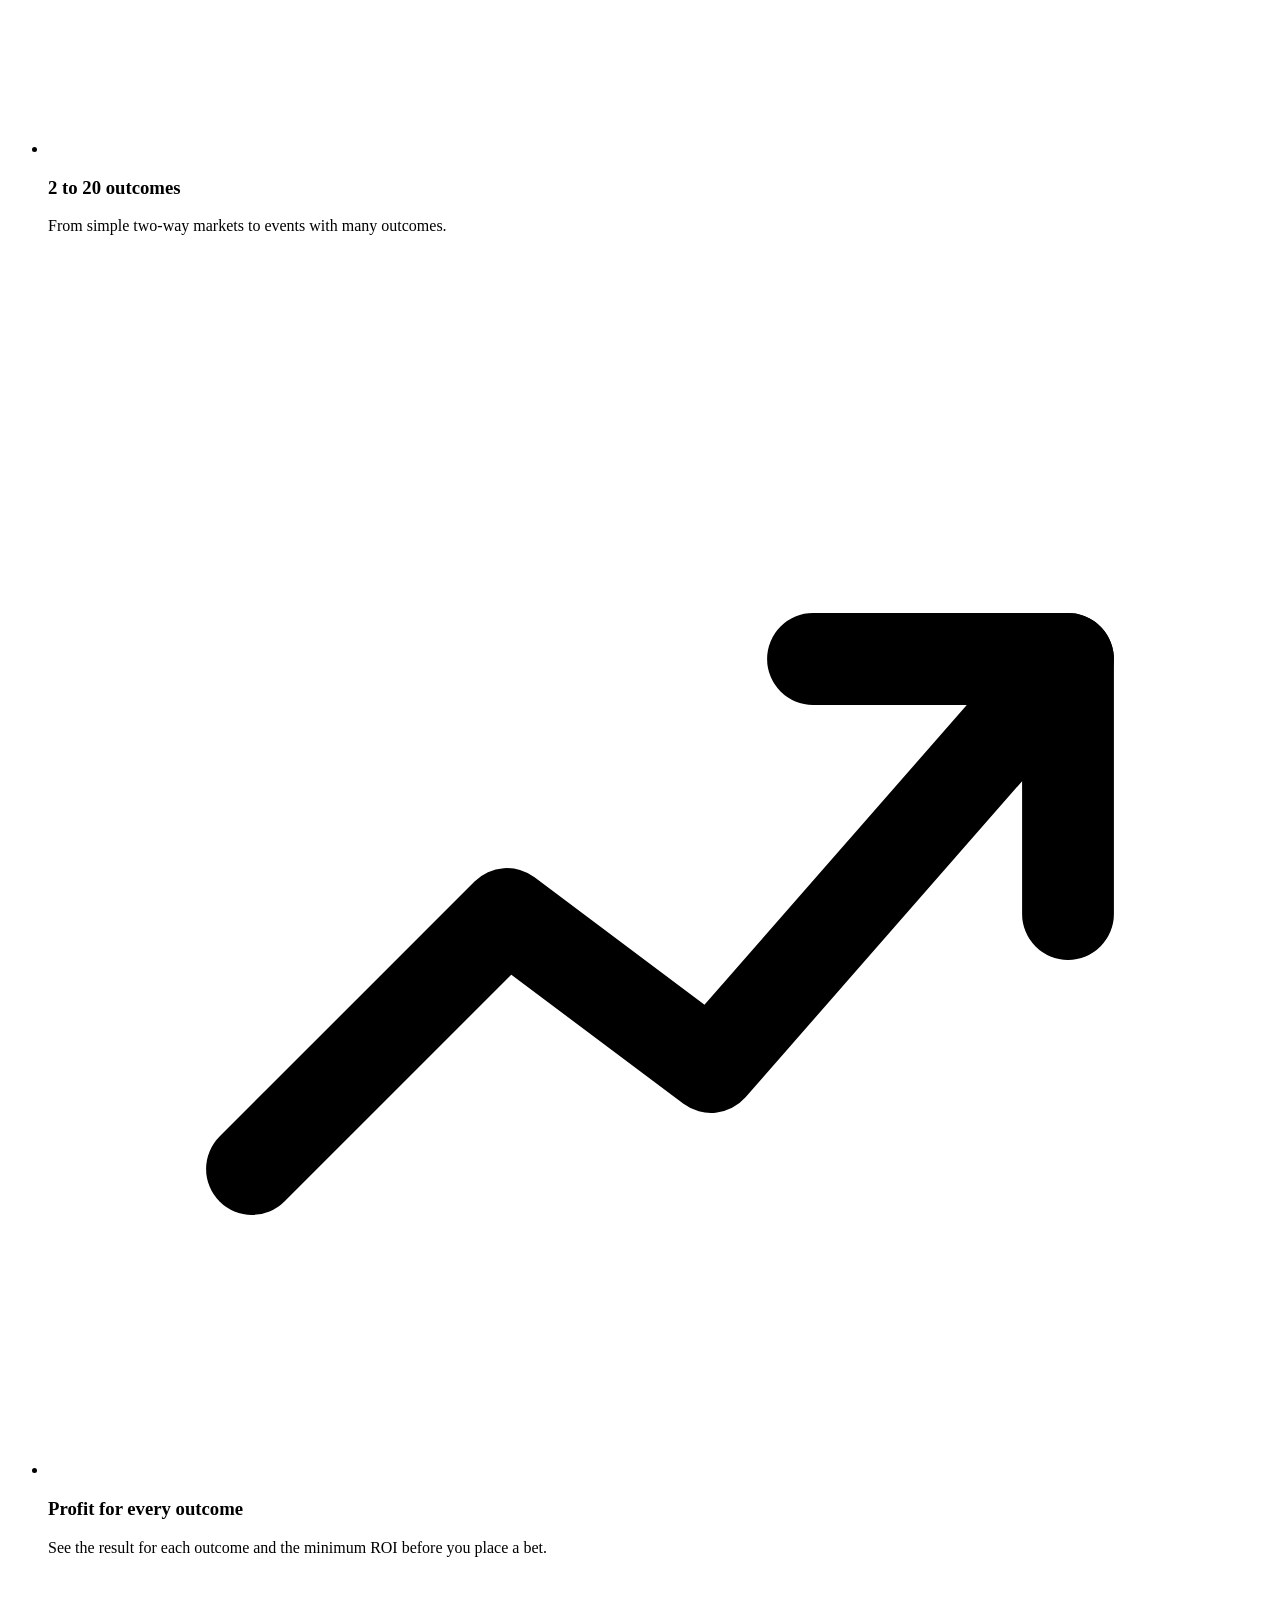
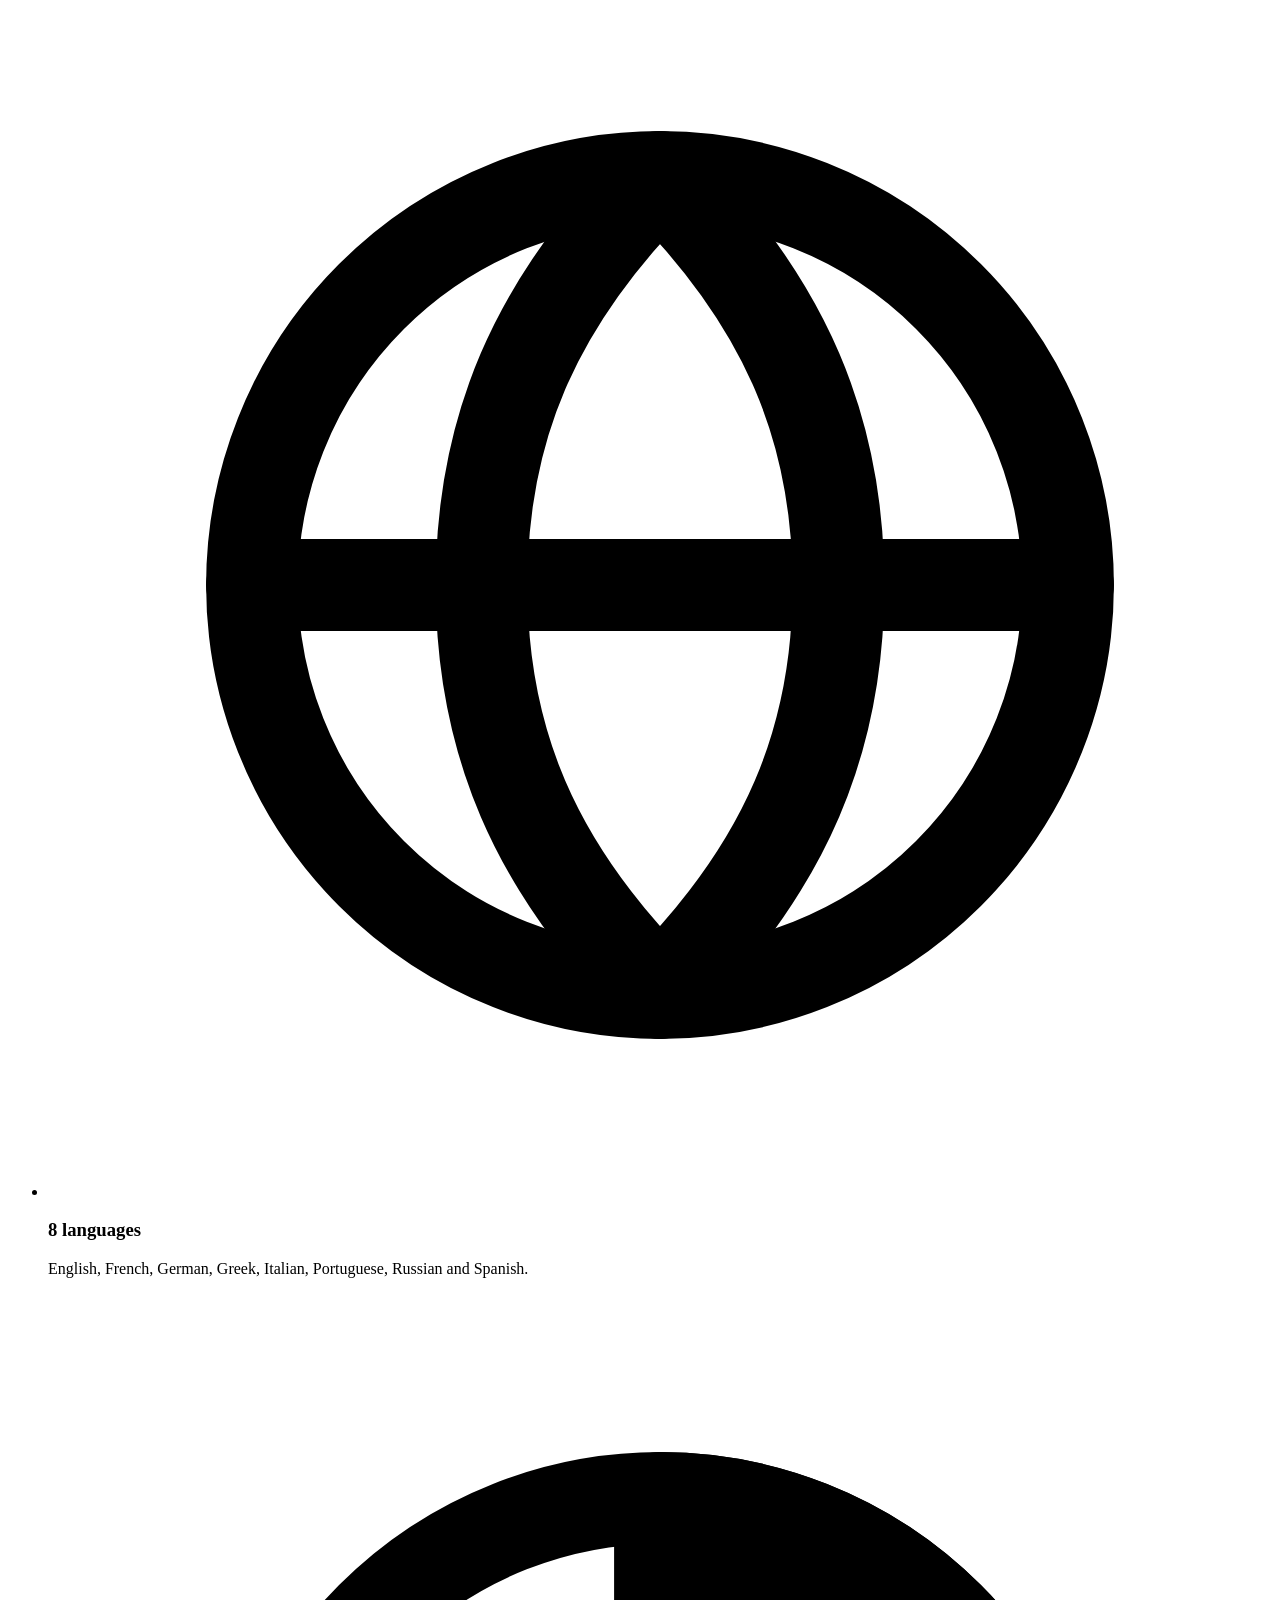
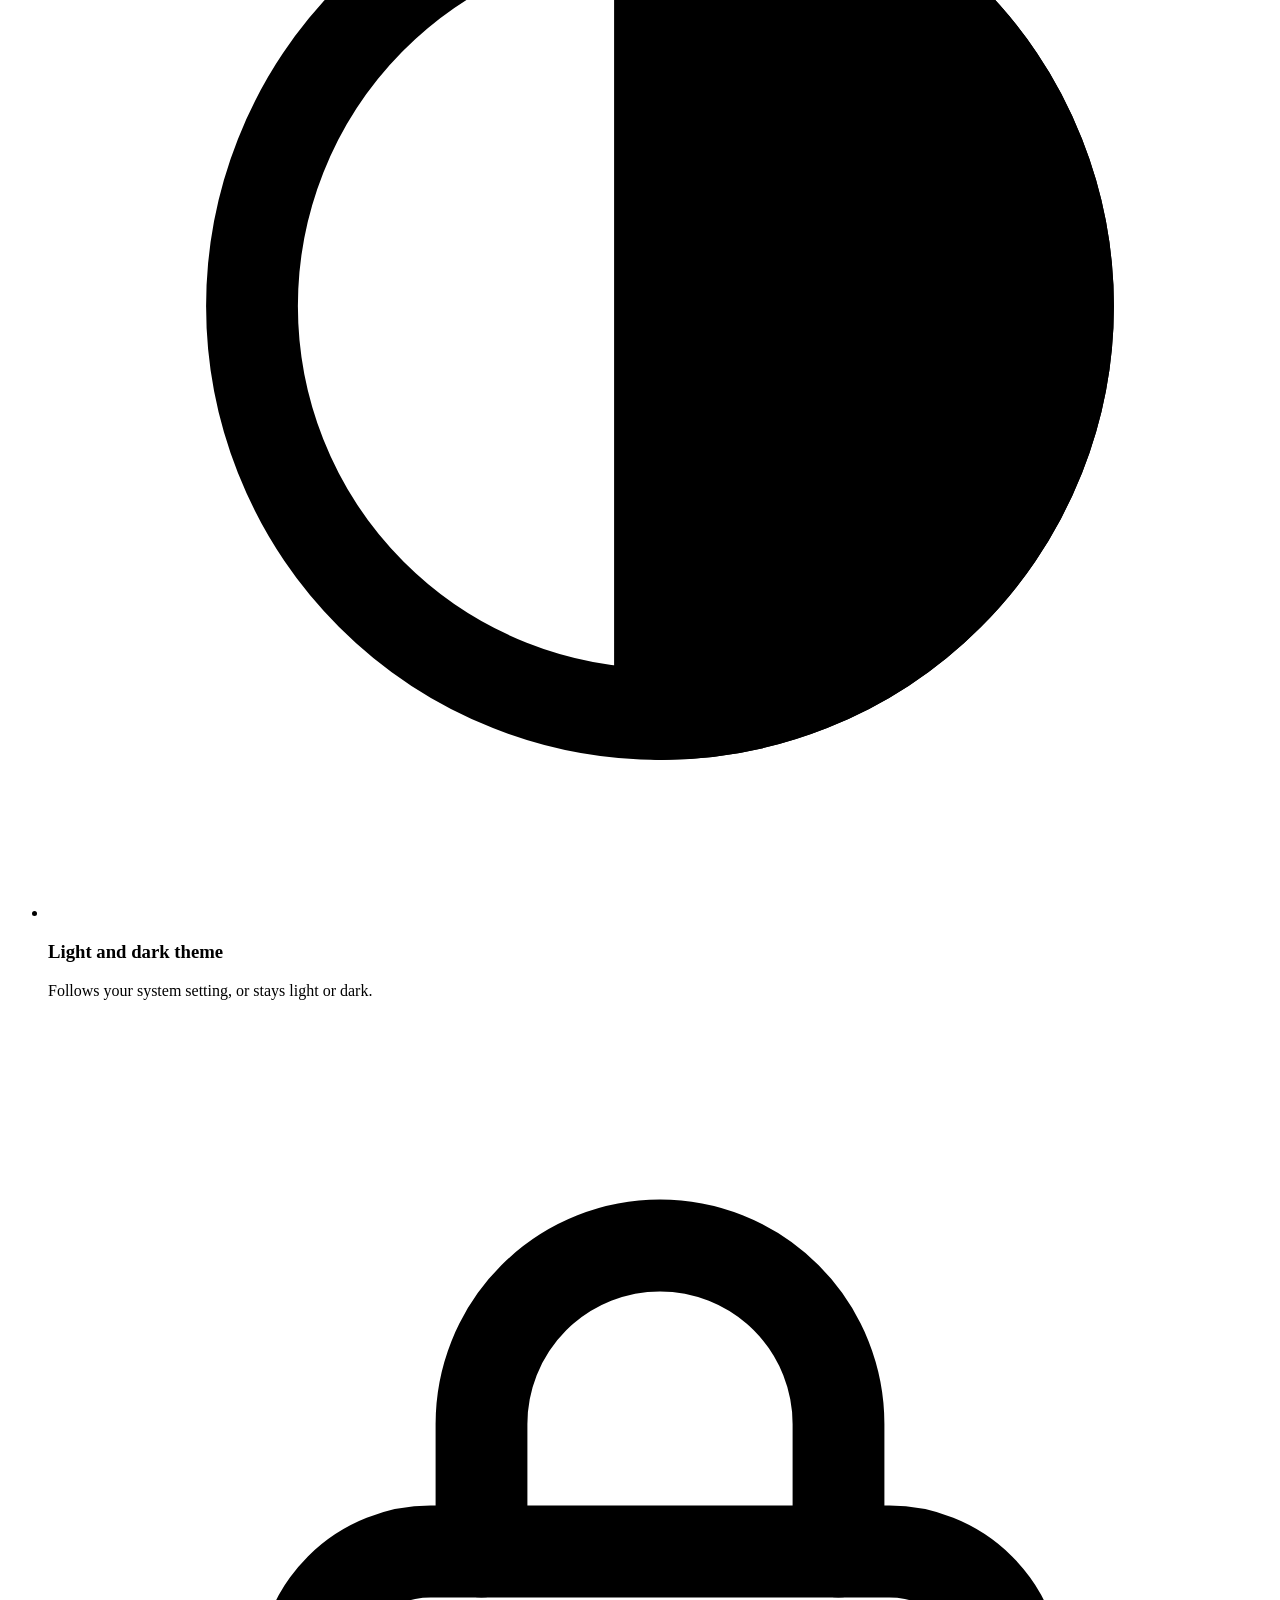
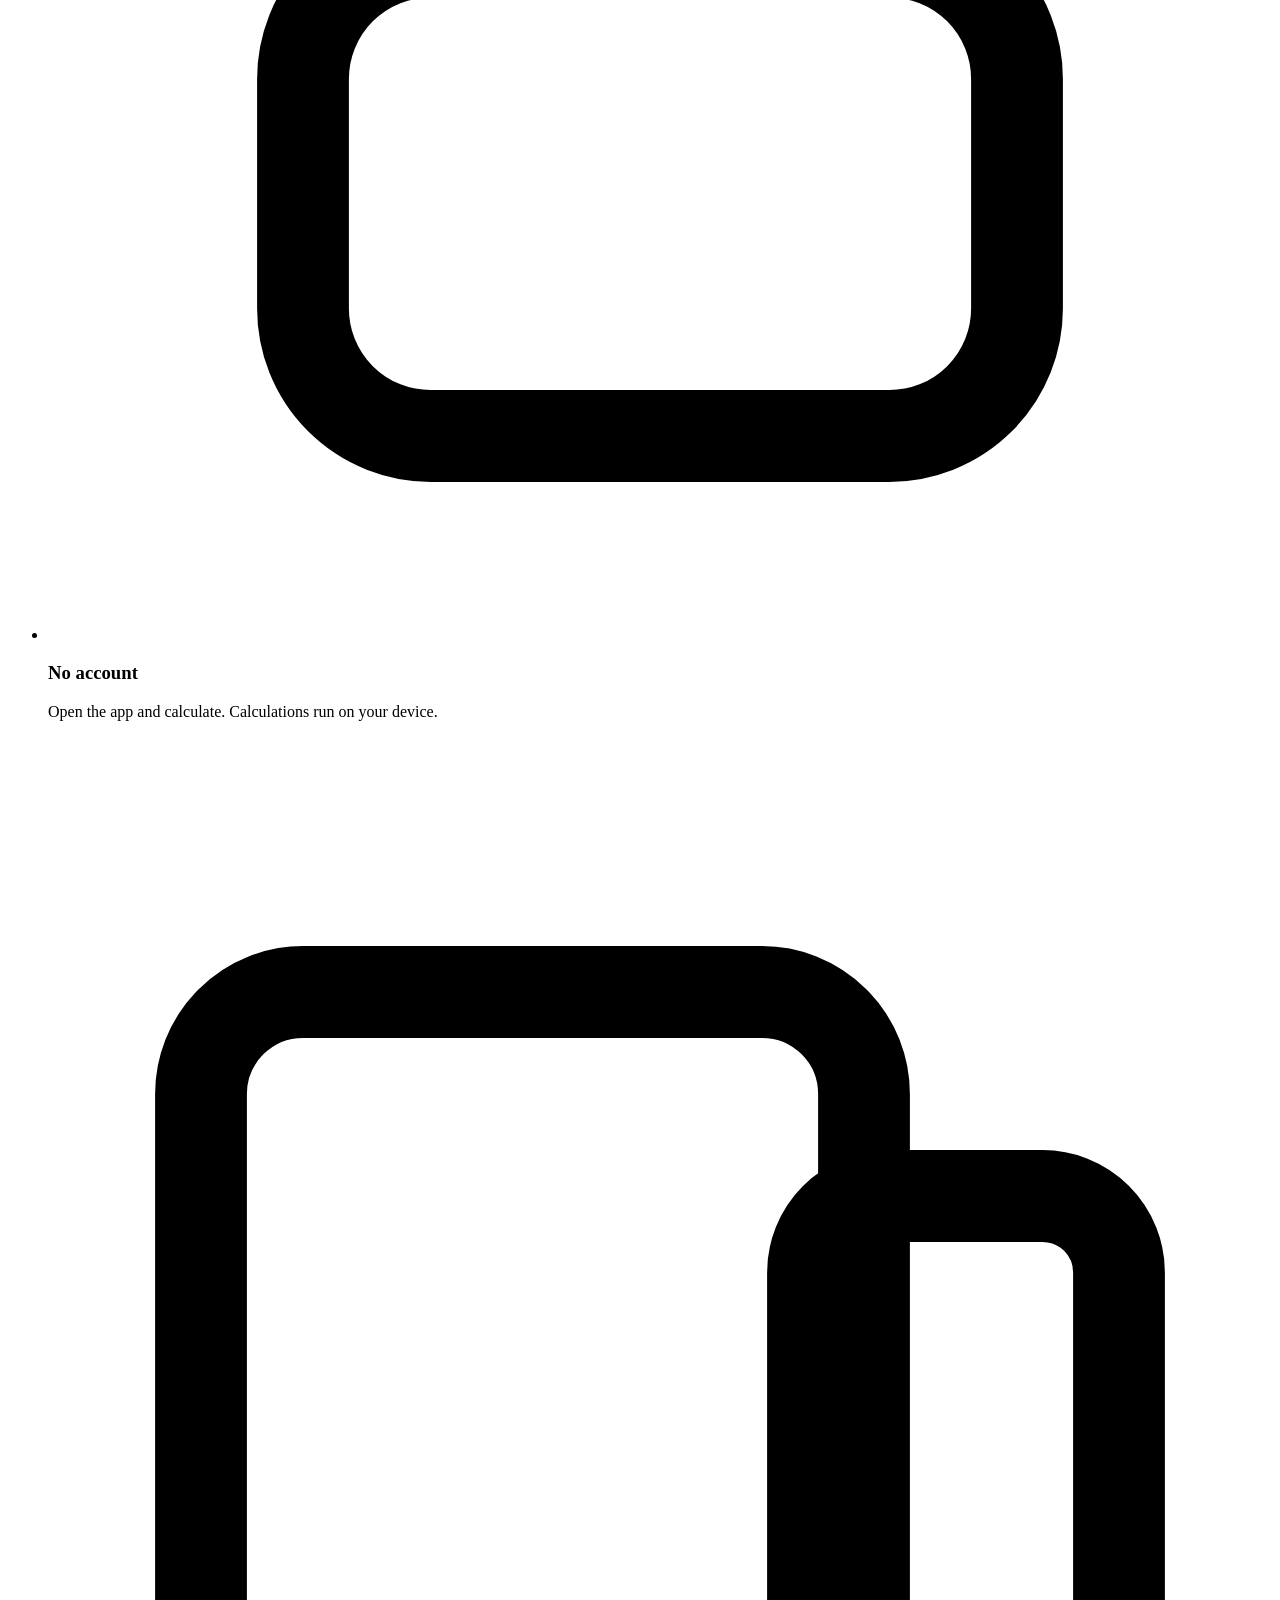
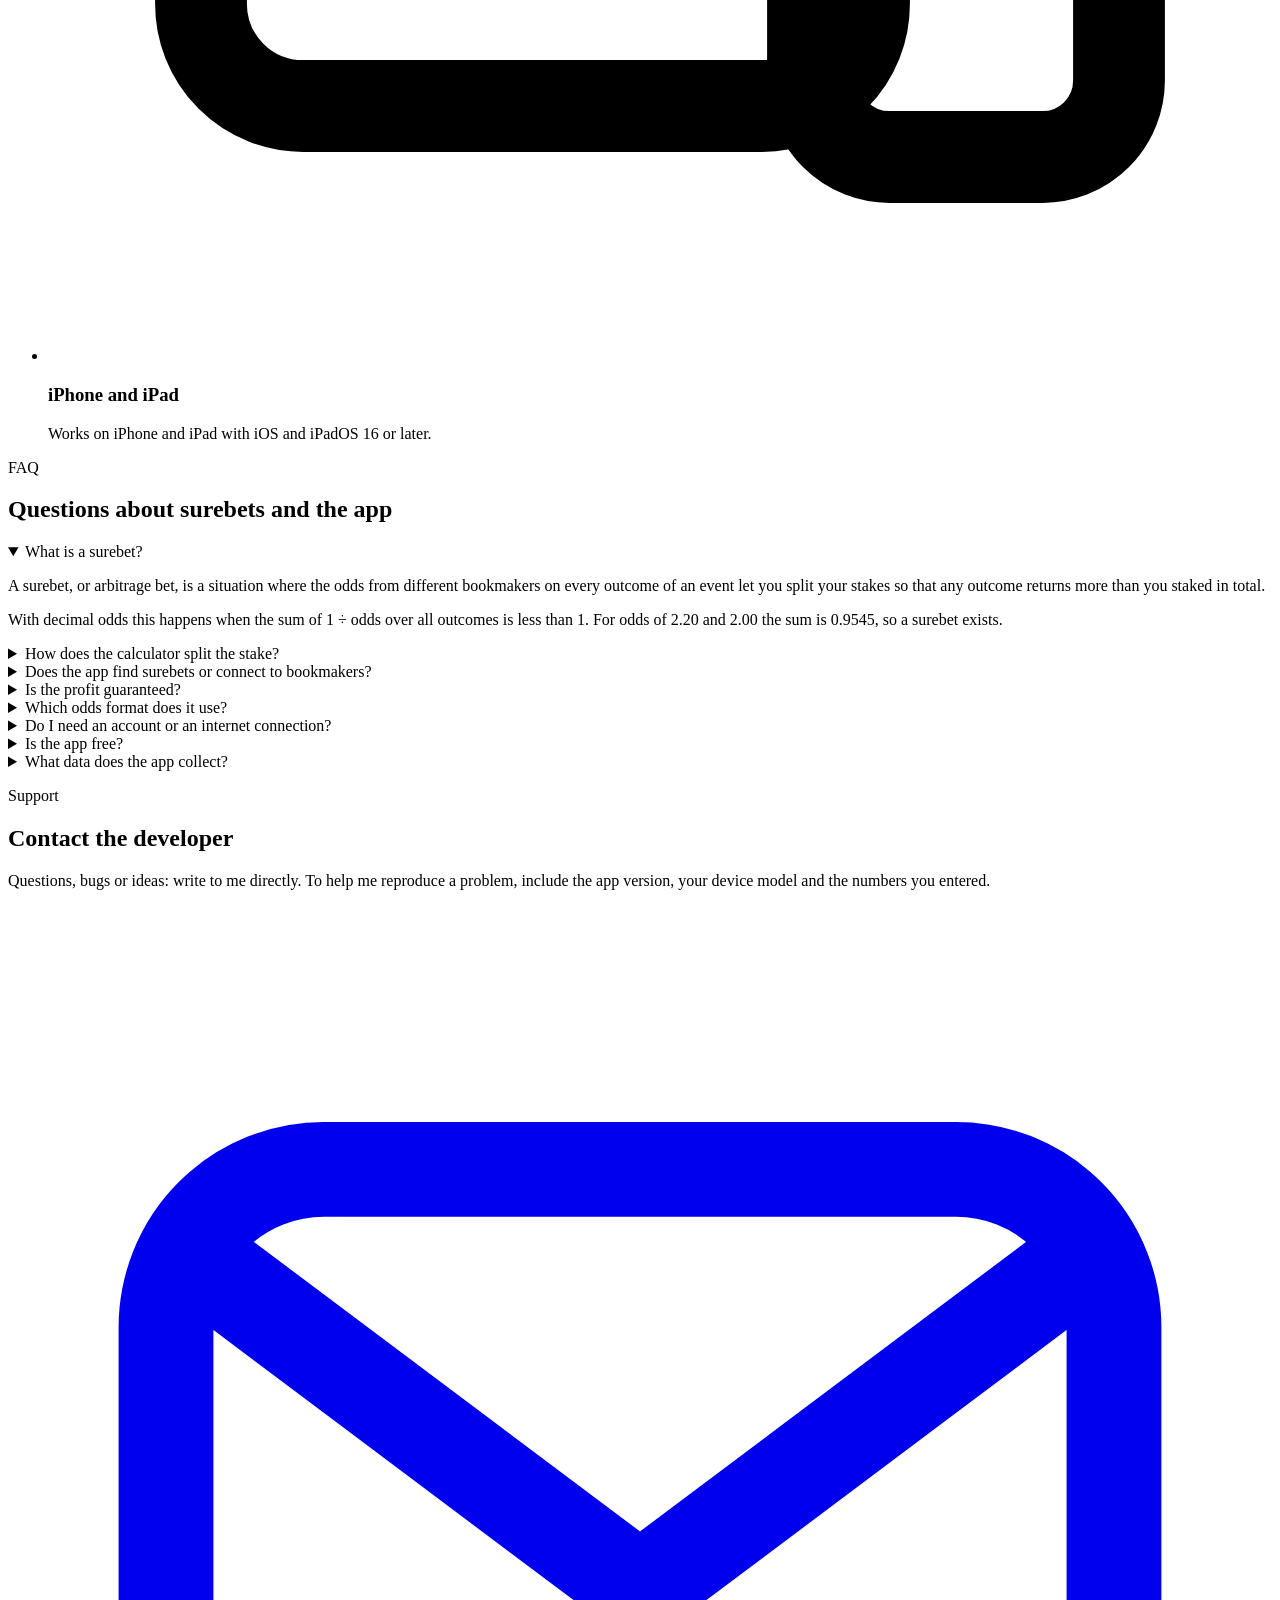
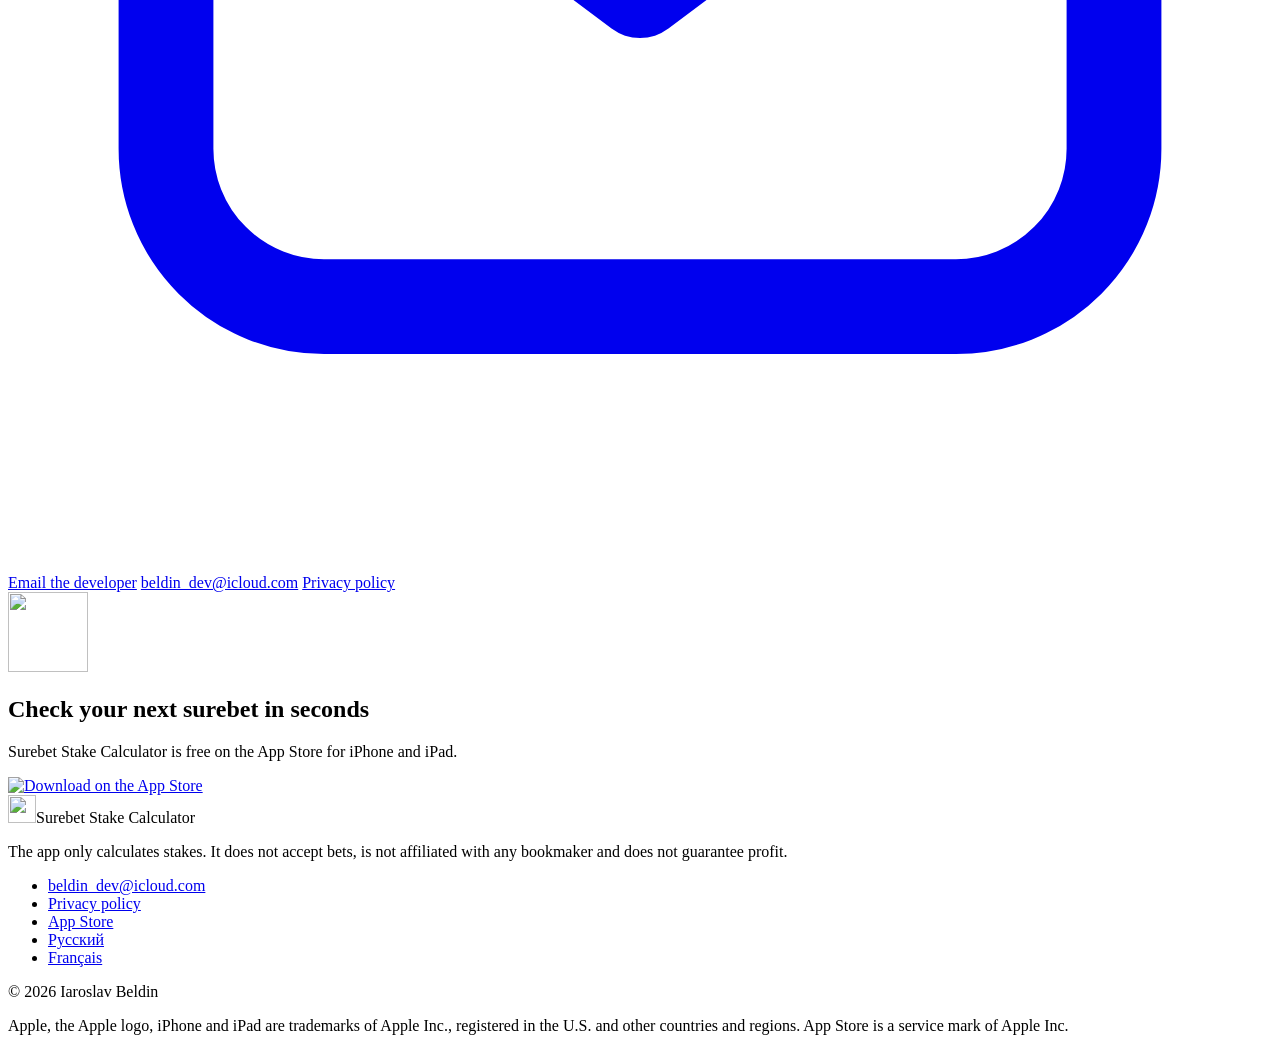
==== commit 37d046e6: "Redesign the support site as a landing page in EN, RU and FR - App Store badge is now the primary ac" ====
--- a/en/index.html
+++ b/en/index.html
@@ -2,128 +2,168 @@
 <html lang="en">
   <head>
     <meta charset="utf-8" />
-    <meta name="viewport" content="width=device-width,initial-scale=1" />
-    <title>
-      Surebet Stake Calculator — Arbitrage betting calculator for iPhone and
-      iPad
-    </title>
-    <meta
-      name="description"
-      content="Split your total stake across outcomes and compare potential profit or loss. Find Surebet Stake Calculator for iPhone and iPad on the App Store or contact the developer."
-    />
-    <link
-      rel="canonical"
-      href="https://iaroslaval.github.io/surebet-support/en/"
-    />
-    <link
-      rel="alternate"
-      hreflang="en"
-      href="https://iaroslaval.github.io/surebet-support/en/"
-    />
-    <link
-      rel="alternate"
-      hreflang="ru"
-      href="https://iaroslaval.github.io/surebet-support/ru/"
-    />
-    <link rel="icon" href="../assets/icon.png" />
-    <link rel="stylesheet" href="../assets/site.css?v=card1" />
+    <meta name="viewport" content="width=device-width, initial-scale=1, viewport-fit=cover" />
+    <title>Surebet Calculator for iPhone and iPad — Surebet Stake Calculator</title>
+    <meta name="description" content="Free surebet and arbitrage betting calculator for iPhone and iPad. Enter decimal odds for 2–20 outcomes to split your stake and see the profit and ROI for every outcome." />
+    <link rel="canonical" href="https://iaroslaval.github.io/surebet-support/en/" />
+    <link rel="alternate" hreflang="en" href="https://iaroslaval.github.io/surebet-support/en/" />
+    <link rel="alternate" hreflang="ru" href="https://iaroslaval.github.io/surebet-support/ru/" />
+    <link rel="alternate" hreflang="fr" href="https://iaroslaval.github.io/surebet-support/fr/" />
+    <link rel="alternate" hreflang="x-default" href="https://iaroslaval.github.io/surebet-support/en/" />
+    <meta name="apple-itunes-app" content="app-id=1667102550" />
+    <meta name="theme-color" content="#137a41" media="(prefers-color-scheme: light)" />
+    <meta name="theme-color" content="#0f5530" media="(prefers-color-scheme: dark)" />
+    <meta property="og:type" content="website" />
+    <meta property="og:site_name" content="Surebet Stake Calculator" />
+    <meta property="og:title" content="Surebet Stake Calculator — surebet calculator for iPhone and iPad" />
+    <meta property="og:description" content="Free surebet and arbitrage betting calculator for iPhone and iPad. Enter decimal odds for 2–20 outcomes to split your stake and see the profit and ROI for every outcome." />
+    <meta property="og:url" content="https://iaroslaval.github.io/surebet-support/en/" />
+    <meta property="og:image" content="https://iaroslaval.github.io/surebet-support/assets/og-en.jpg" />
+    <meta property="og:image:width" content="1200" />
+    <meta property="og:image:height" content="630" />
+    <meta property="og:locale" content="en_US" />
+    <meta property="og:locale:alternate" content="ru_RU" />
+    <meta property="og:locale:alternate" content="fr_FR" />
+    <meta name="twitter:card" content="summary_large_image" />
+    <link rel="icon" type="image/png" sizes="64x64" href="/surebet-support/assets/icon-64.png" />
+    <link rel="apple-touch-icon" href="/surebet-support/assets/icon.png" />
+    <link rel="stylesheet" href="/surebet-support/assets/site.css?v=4" />
+    <script type="application/ld+json">{"@context":"https://schema.org","@type":"MobileApplication","name":"Surebet Stake Calculator","description":"Surebet and arbitrage betting calculator: split a stake across 2–20 outcomes and see the profit and ROI for each.","operatingSystem":"iOS 16.0 or later, iPadOS 16.0 or later","applicationCategory":"FinanceApplication","inLanguage":"en","url":"https://iaroslaval.github.io/surebet-support/en/","downloadUrl":"https://apps.apple.com/app/id1667102550","installUrl":"https://apps.apple.com/app/id1667102550","image":"https://iaroslaval.github.io/surebet-support/assets/icon-256.png","screenshot":"https://iaroslaval.github.io/surebet-support/assets/iphone-en.webp","offers":{"@type":"Offer","price":"0","priceCurrency":"USD"},"author":{"@type":"Person","name":"Iaroslav Beldin","email":"mailto:beldin_dev@icloud.com"}}</script>
   </head>
   <body>
-    <header>
-      <div class="wrap bar">
-        <a class="brand" href="../en/"
-          ><img src="../assets/icon.png" alt="" width="36" height="36" />Surebet
-          Stake Calculator</a
-        >
-        <nav>
-          <a class="policy-nav" href="../en/privacy/">Privacy policy</a
-          ><span class="switch" role="group" aria-label="Language"
-            ><a lang="en" hreflang="en" href="../en/" aria-current="page">EN</a
-            ><a lang="ru" hreflang="ru" href="../ru/">RU</a></span
-          >
-        </nav>
+    <a class="skip" href="#main">Skip to content</a>
+    <header class="site-header">
+      <div class="wrap">
+        <a class="brand" href="/surebet-support/en/"><img src="/surebet-support/assets/icon-64.png" alt="" width="32" height="32" />Surebet Stake Calculator</a>
+        <nav class="site-nav" aria-label="Surebet Stake Calculator"><a href="#how">How it works</a><a href="#faq">FAQ</a><a href="#support">Support</a></nav>
+        <div class="lang" role="group" aria-label="Language"><a href="/surebet-support/en/" lang="en" hreflang="en" title="English" aria-current="page">EN</a><a href="/surebet-support/ru/" lang="ru" hreflang="ru" title="Русский">RU</a><a href="/surebet-support/fr/" lang="fr" hreflang="fr" title="Français">FR</a></div>
       </div>
     </header>
-    <main class="wrap">
+    <main id="main">
       <section class="hero">
-        <div class="intro">
-          <h1>Surebet <span>Stake Calculator</span></h1>
-          <p>
-            An arbitrage betting calculator for iPhone and iPad. Enter the odds
-            and your total stake to see how much to stake on each outcome and
-            your potential profit or loss.
-          </p>
-          <div class="actions">
-            <a class="button" href="mailto:beldin_dev@icloud.com"
-              >Email the developer</a
-            ><a
-              class="store-link"
-              href="https://apps.apple.com/app/id1667102550"
-              >App Store</a
-            >
+        <div class="wrap hero-grid">
+          <div class="hero-copy">
+            <img class="hero-icon" src="/surebet-support/assets/icon-256.png" alt="" width="72" height="72" />
+            <p class="eyebrow">Free for iPhone and iPad</p>
+            <h1>Surebet and arbitrage betting calculator</h1>
+            <p class="lead">Enter the odds and your total stake. The app splits the stake across the outcomes and shows your profit whichever one wins.</p>
+            <div class="cta">
+              <a class="store-badge" href="https://apps.apple.com/app/id1667102550?ct=website-en"><picture><img src="/surebet-support/assets/badges/en-black.svg" alt="Download on the App Store" width="162" height="54" /></picture></a>
+              <ul class="facts"><li>Free</li><li>iOS 16 or later</li><li>No account</li></ul>
+            </div>
+          </div>
+          <figure class="hero-visual">
+            <div class="device-stage">
+              <div class="device device-iphone"><span class="hardware"><picture><img src="/surebet-support/assets/iphone-en.webp?v=4" alt="Surebet Stake Calculator on iPhone: two outcomes and a 5% return" width="720" height="1566" decoding="async" /></picture></span></div>
+              <div class="device device-mini"><span class="hardware"><picture><img src="/surebet-support/assets/mini-en.webp?v=4" alt="The calculator on iPad mini in landscape" width="1380" height="901" loading="lazy" decoding="async" /></picture></span></div>
+              <div class="device device-duo"><span class="hardware"><picture><img src="/surebet-support/assets/duo-en.webp?v=4" alt="The calculator on an unfolded iPhone Duo with a 4.76% return" width="1426" height="1003" loading="lazy" decoding="async" /></picture></span></div>
+            </div>
+          </figure>
+        </div>
+      </section>
+
+      <section class="section" id="how" aria-labelledby="how-title">
+        <div class="wrap how">
+          <div>
+            <div class="section-head">
+              <p class="kicker">How it works</p>
+              <h2 id="how-title">Split a stake in three steps</h2>
+              <p>The same calculation a spreadsheet would do, without the spreadsheet.</p>
+            </div>
+            <ol class="steps"><li><h3>Choose 2 to 20 outcomes</h3><p>Set how many outcomes the event has: a tennis match has two, a football match has three.</p></li><li><h3>Enter the decimal odds</h3><p>Type each bookmaker’s odds for its outcome. The result updates as you type.</p></li><li><h3>Enter your total stake</h3><p>The calculator splits it so every outcome returns about the same payout, and shows the profit and ROI.</p></li></ol>
+          </div>
+          <figure class="calc">
+            <figcaption class="calc-title">Example: two outcomes, total stake 1,000</figcaption>
+            <dl class="calc-total">
+              <dt>Total stake</dt><dd><span class="field">1,000</span></dd>
+              <dt>Min. ROI</dt><dd><span class="field field-good">4.76%</span></dd>
+            </dl>
+            <table class="calc-table">
+              <caption>Example: two outcomes, total stake 1,000</caption>
+              <colgroup><col class="n" /><col /><col /><col /></colgroup>
+              <thead><tr><td></td><th scope="col">Odds</th><th scope="col">Stake</th><th scope="col">Profit</th></tr></thead>
+              <tbody><tr><th scope="row"><span class="outcome-no" aria-label="Outcome 1">1</span></th><td><span class="field">2.20</span></td><td><span class="field field-out">476.19</span></td><td><span class="field field-good">47.62</span></td></tr><tr><th scope="row"><span class="outcome-no" aria-label="Outcome 2">2</span></th><td><span class="field">2.00</span></td><td><span class="field field-out">523.81</span></td><td><span class="field field-good">47.62</span></td></tr></tbody>
+            </table>
+            <p class="calc-note">Whichever outcome wins, the payout is <strong>1,047.62</strong>: a profit of 47.62, or 4.76% of the total stake.</p>
+          </figure>
+        </div>
+      </section>
+
+      <section class="section section-alt" id="modes" aria-labelledby="modes-title">
+        <div class="wrap">
+          <div class="section-head">
+            <p class="kicker">Calculation modes</p>
+            <h2 id="modes-title">Three ways to calculate</h2>
+            <p>Pick the mode that matches how you place bets. You can switch at any time.</p>
+          </div>
+          <ul class="cards cards-3"><li class="card"><span class="card-icon"><svg viewBox="0 0 24 24" fill="none" stroke="currentColor" stroke-width="1.8" stroke-linecap="round" stroke-linejoin="round" aria-hidden="true"><path d="M4 6h16M12 6v4M12 10l-6 7M12 10v7M12 10l6 7"/><circle cx="6" cy="18.5" r="1.5"/><circle cx="12" cy="18.5" r="1.5"/><circle cx="18" cy="18.5" r="1.5"/></svg></span><h3>From a total stake <span class="tag">Default</span></h3><p>Enter the total amount. The calculator splits it across all outcomes.</p></li><li class="card"><span class="card-icon"><svg viewBox="0 0 24 24" fill="none" stroke="currentColor" stroke-width="1.8" stroke-linecap="round" stroke-linejoin="round" aria-hidden="true"><path d="M9 4h6l-1 6 3 3H7l3-3-1-6zM12 13v7"/></svg></span><h3>From one stake</h3><p>Select an outcome and enter your stake on it. The calculator works out the other stakes and the total.</p></li><li class="card"><span class="card-icon"><svg viewBox="0 0 24 24" fill="none" stroke="currentColor" stroke-width="1.8" stroke-linecap="round" stroke-linejoin="round" aria-hidden="true"><path d="M5 7h9M18 7h1M5 12h3M12 12h7M5 17h11M20 17h-1"/><circle cx="16" cy="7" r="2"/><circle cx="10" cy="12" r="2"/><circle cx="18" cy="17" r="2"/></svg></span><h3>Your own stakes</h3><p>Enter a stake for each outcome. The calculator adds them up and shows the profit or loss for each result.</p></li></ul>
+        </div>
+      </section>
+
+      <section class="section" id="features" aria-labelledby="features-title">
+        <div class="wrap">
+          <div class="section-head">
+            <p class="kicker">Made for iPhone and iPad</p>
+            <h2 id="features-title">Everything for a quick check</h2>
+            <p>A focused calculator with a clean interface that follows Apple’s design.</p>
+          </div>
+          <ul class="cards cards-3"><li class="card"><span class="card-icon"><svg viewBox="0 0 24 24" fill="none" stroke="currentColor" stroke-width="1.8" stroke-linecap="round" stroke-linejoin="round" aria-hidden="true"><rect x="4" y="4" width="7" height="7" rx="2"/><rect x="13" y="4" width="7" height="7" rx="2"/><rect x="4" y="13" width="7" height="7" rx="2"/><path d="M16.5 14v5M14 16.5h5"/></svg></span><h3>2 to 20 outcomes</h3><p>From simple two-way markets to events with many outcomes.</p></li><li class="card"><span class="card-icon"><svg viewBox="0 0 24 24" fill="none" stroke="currentColor" stroke-width="1.8" stroke-linecap="round" stroke-linejoin="round" aria-hidden="true"><path d="M4 18l5-5 4 3 7-8"/><path d="M15 8h5v5"/></svg></span><h3>Profit for every outcome</h3><p>See the result for each outcome and the minimum ROI before you place a bet.</p></li><li class="card"><span class="card-icon"><svg viewBox="0 0 24 24" fill="none" stroke="currentColor" stroke-width="1.8" stroke-linecap="round" stroke-linejoin="round" aria-hidden="true"><circle cx="12" cy="12" r="8"/><path d="M4 12h16M12 4c2.5 2.5 3.5 5 3.5 8s-1 5.5-3.5 8c-2.5-2.5-3.5-5-3.5-8s1-5.5 3.5-8z"/></svg></span><h3>8 languages</h3><p>English, French, German, Greek, Italian, Portuguese, Russian and Spanish.</p></li><li class="card"><span class="card-icon"><svg viewBox="0 0 24 24" fill="none" stroke="currentColor" stroke-width="1.8" stroke-linecap="round" stroke-linejoin="round" aria-hidden="true"><circle cx="12" cy="12" r="8"/><path d="M12 4a8 8 0 0 1 0 16z" fill="currentColor"/></svg></span><h3>Light and dark theme</h3><p>Follows your system setting, or stays light or dark.</p></li><li class="card"><span class="card-icon"><svg viewBox="0 0 24 24" fill="none" stroke="currentColor" stroke-width="1.8" stroke-linecap="round" stroke-linejoin="round" aria-hidden="true"><rect x="5" y="10.5" width="14" height="9.5" rx="2.5"/><path d="M8.5 10.5V8a3.5 3.5 0 0 1 7 0v2.5"/></svg></span><h3>No account</h3><p>Open the app and calculate. Calculations run on your device.</p></li><li class="card"><span class="card-icon"><svg viewBox="0 0 24 24" fill="none" stroke="currentColor" stroke-width="1.8" stroke-linecap="round" stroke-linejoin="round" aria-hidden="true"><rect x="3" y="5" width="13" height="14" rx="2"/><rect x="15" y="9" width="6" height="11" rx="1.5"/></svg></span><h3>iPhone and iPad</h3><p>Works on iPhone and iPad with iOS and iPadOS 16 or later.</p></li></ul>
+        </div>
+      </section>
+
+      <section class="section section-alt" id="faq" aria-labelledby="faq-title">
+        <div class="wrap faq-layout">
+          <div class="section-head">
+            <p class="kicker">FAQ</p>
+            <h2 id="faq-title">Questions about surebets and the app</h2>
+          </div>
+          <div class="faq"><details open><summary>What is a surebet?</summary><div><p>A surebet, or arbitrage bet, is a situation where the odds from different bookmakers on every outcome of an event let you split your stakes so that any outcome returns more than you staked in total.</p><p>With decimal odds this happens when the sum of 1 ÷ odds over all outcomes is less than 1. For odds of 2.20 and 2.00 the sum is 0.9545, so a surebet exists.</p></div></details><details><summary>How does the calculator split the stake?</summary><div><p>In total-stake mode each outcome gets a share proportional to 1 ÷ its odds, so the payouts come out almost equal. Stakes are rounded to cents.</p><p>Min. ROI is the result for the least profitable outcome as a percentage of the total stake. In the example above it is 1 ÷ 0.9545 − 1 ≈ 4.76%.</p></div></details><details><summary>Does the app find surebets or connect to bookmakers?</summary><div><p>No. The app does not fetch live odds, connect to bookmakers or detect arbitrage automatically. It calculates the result from the numbers you enter, so you can check an opportunity quickly.</p></div></details><details><summary>Is the profit guaranteed?</summary><div><p>No. Odds can change before your bet is accepted, bookmakers can limit or void bets, and payouts can be rounded. Check each bookmaker’s rules before betting.</p><p>Betting is for adults only and is not legal everywhere. The app is rated 17+ on the App Store.</p></div></details><details><summary>Which odds format does it use?</summary><div><p>Decimal odds, such as 2.20 or 1.85. Enter them with a dot or a comma: the app uses your device’s number format.</p></div></details><details><summary>Do I need an account or an internet connection?</summary><div><p>No account is needed. Calculations run on your device, so the calculator works without a connection.</p></div></details><details><summary>Is the app free?</summary><div><p>Yes. Surebet Stake Calculator is free on the App Store.</p></div></details><details><summary>What data does the app collect?</summary><div><p>The app uses Firebase and AppMetrica for usage statistics and crash reports. Calculation events do not include the odds or stakes you enter. Details are in the <a href="/surebet-support/en/privacy/">privacy policy</a>.</p></div></details></div>
+        </div>
+      </section>
+
+      <section class="section" id="support" aria-labelledby="support-title">
+        <div class="wrap">
+          <div class="support">
+            <div>
+              <p class="kicker">Support</p>
+              <h2 id="support-title">Contact the developer</h2>
+              <p>Questions, bugs or ideas: write to me directly. To help me reproduce a problem, include the app version, your device model and the numbers you entered.</p>
+            </div>
+            <div class="support-actions">
+              <a class="button" href="mailto:beldin_dev@icloud.com"><svg viewBox="0 0 24 24" fill="none" stroke="currentColor" stroke-width="1.8" stroke-linecap="round" stroke-linejoin="round" aria-hidden="true"><rect x="3" y="5" width="18" height="14" rx="3"/><path d="M4 7l8 6 8-6"/></svg>Email the developer</a>
+              <a class="mail" href="mailto:beldin_dev@icloud.com">beldin_dev@icloud.com</a>
+              <a href="/surebet-support/en/privacy/">Privacy policy</a>
+            </div>
           </div>
         </div>
-        <figure class="devices">
-          <div class="device-stage">
-            <div class="device device-iphone">
-              <span class="hardware"
-                ><img src="../assets/iphone-en.webp" alt="Calculator on iPhone"
-              /></span>
-            </div>
-            <div class="device device-mini">
-              <span class="hardware"
-                ><img
-                  src="../assets/mini-en.webp"
-                  alt="A 5% return on iPad mini in landscape"
-              /></span>
-            </div>
-            <div class="device device-duo">
-              <span class="hardware"
-                ><img
-                  src="../assets/duo-en.webp"
-                  alt="A 4.76% return on unfolded iPhone Duo"
-              /></span>
-            </div>
+      </section>
+
+      <section class="section section-alt" aria-labelledby="final-title">
+        <div class="wrap final">
+          <img class="app-icon" src="/surebet-support/assets/icon-256.png" alt="" width="80" height="80" loading="lazy" />
+          <h2 id="final-title">Check your next surebet in seconds</h2>
+          <p>Surebet Stake Calculator is free on the App Store for iPhone and iPad.</p>
+          <a class="store-badge" href="https://apps.apple.com/app/id1667102550?ct=website-en"><picture><source media="(prefers-color-scheme: dark)" srcset="/surebet-support/assets/badges/en-white.svg" /><img src="/surebet-support/assets/badges/en-black.svg" alt="Download on the App Store" width="162" height="54" loading="lazy" /></picture></a>
+        </div>
+      </section>
+    </main>
+    <footer class="site-footer">
+      <div class="wrap">
+        <div class="footer-grid">
+          <div>
+            <div class="footer-brand"><img src="/surebet-support/assets/icon-64.png" alt="" width="28" height="28" loading="lazy" />Surebet Stake Calculator</div>
+            <p>The app only calculates stakes. It does not accept bets, is not affiliated with any bookmaker and does not guarantee profit.</p>
           </div>
-        </figure>
-      </section>
-      <div class="details">
-        <section class="modes">
-          <h2>Ways to use the calculator</h2>
-          <details>
-            <summary>Distribute a total stake</summary>
-            <p>
-              Enter decimal odds for 2–20 outcomes and the total amount to
-              allocate. Read the stake and result for each outcome.
-            </p>
-          </details>
-          <details>
-            <summary>Keep one stake fixed</summary>
-            <p>
-              Enter the amount for one outcome. The calculator works out the
-              stakes for the remaining outcomes and the total required.
-            </p>
-          </details>
-          <details>
-            <summary>Compare your own stakes</summary>
-            <p>
-              Enter the stakes yourself and compare the profit or loss for each
-              possible outcome.
-            </p>
-          </details>
-        </section>
-        <section class="compat">
-          <h2>Compatible devices</h2>
-          <p>iPhone with iOS 16 or later<br />iPad with iPadOS 16 or later</p>
-        </section>
-      </div>
-    </main>
-    <footer>
-      <div class="wrap">
-        <span>Iaroslav Beldin</span>
-        <div>
-          <a href="mailto:beldin_dev@icloud.com">beldin_dev@icloud.com</a
-          ><a href="../en/privacy/">Privacy policy</a>
+          <ul class="footer-links">
+            <li><a href="mailto:beldin_dev@icloud.com">beldin_dev@icloud.com</a></li>
+            <li><a href="/surebet-support/en/privacy/">Privacy policy</a></li>
+            <li><a href="https://apps.apple.com/app/id1667102550?ct=website-en">App Store</a></li>
+            <li><a href="/surebet-support/ru/" lang="ru" hreflang="ru">Русский</a></li><li><a href="/surebet-support/fr/" lang="fr" hreflang="fr">Français</a></li>
+          </ul>
+        </div>
+        <div class="fineprint">
+          <p>© 2026 Iaroslav Beldin</p>
+          <p>Apple, the Apple logo, iPhone and iPad are trademarks of Apple Inc., registered in the U.S. and other countries and regions. App Store is a service mark of Apple Inc.</p>
         </div>
       </div>
     </footer>
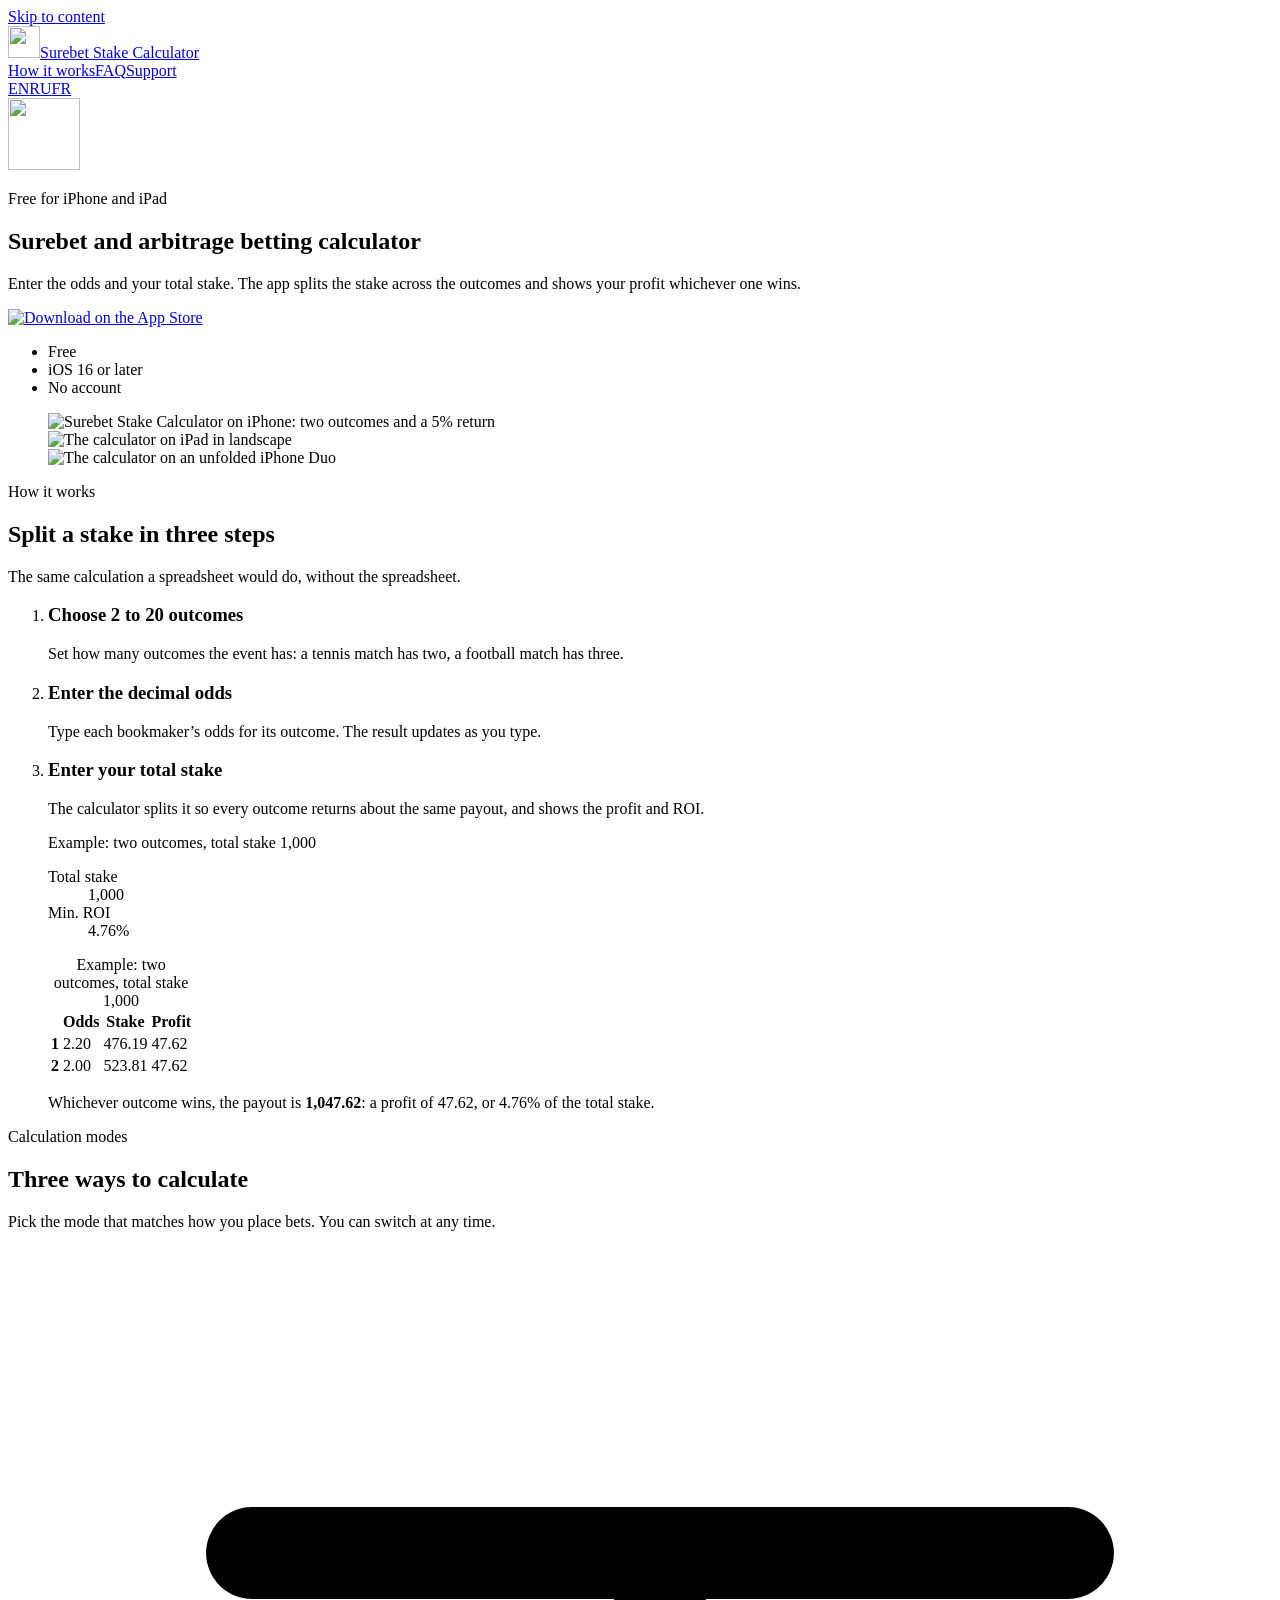
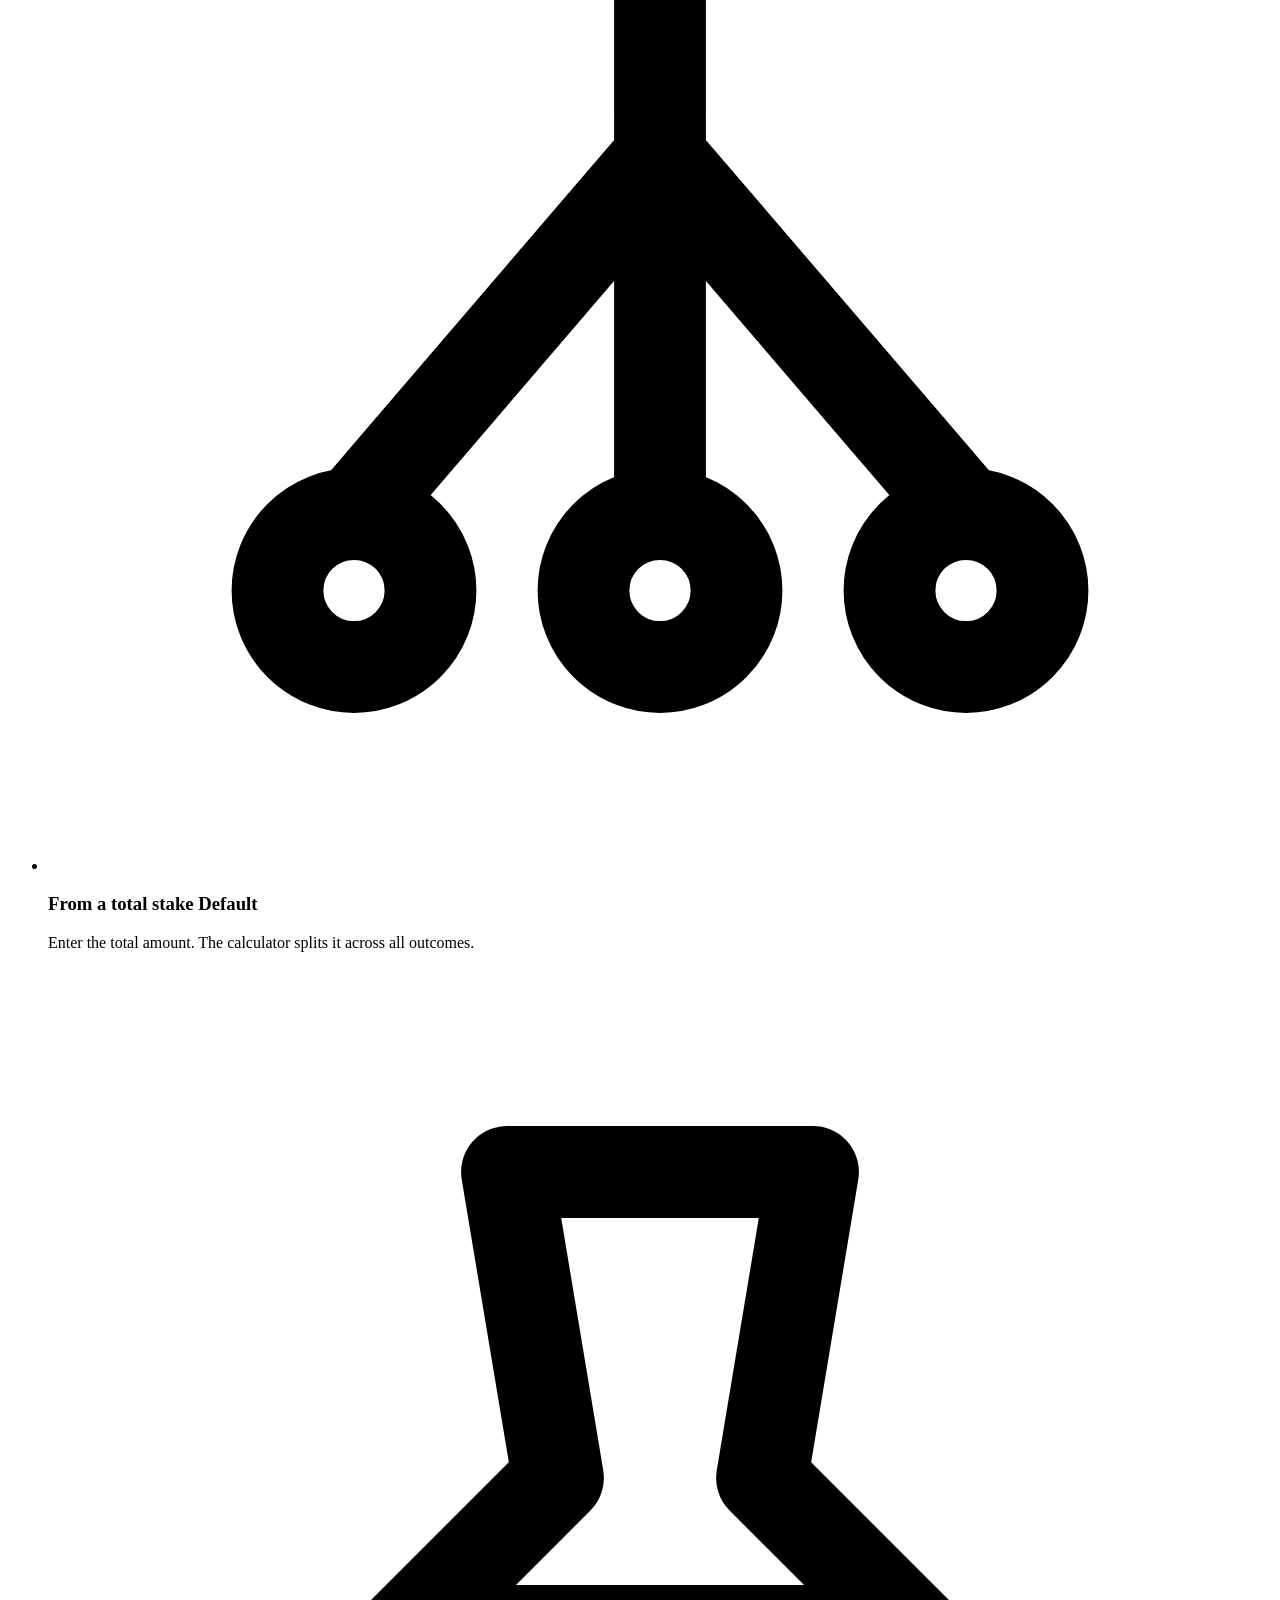
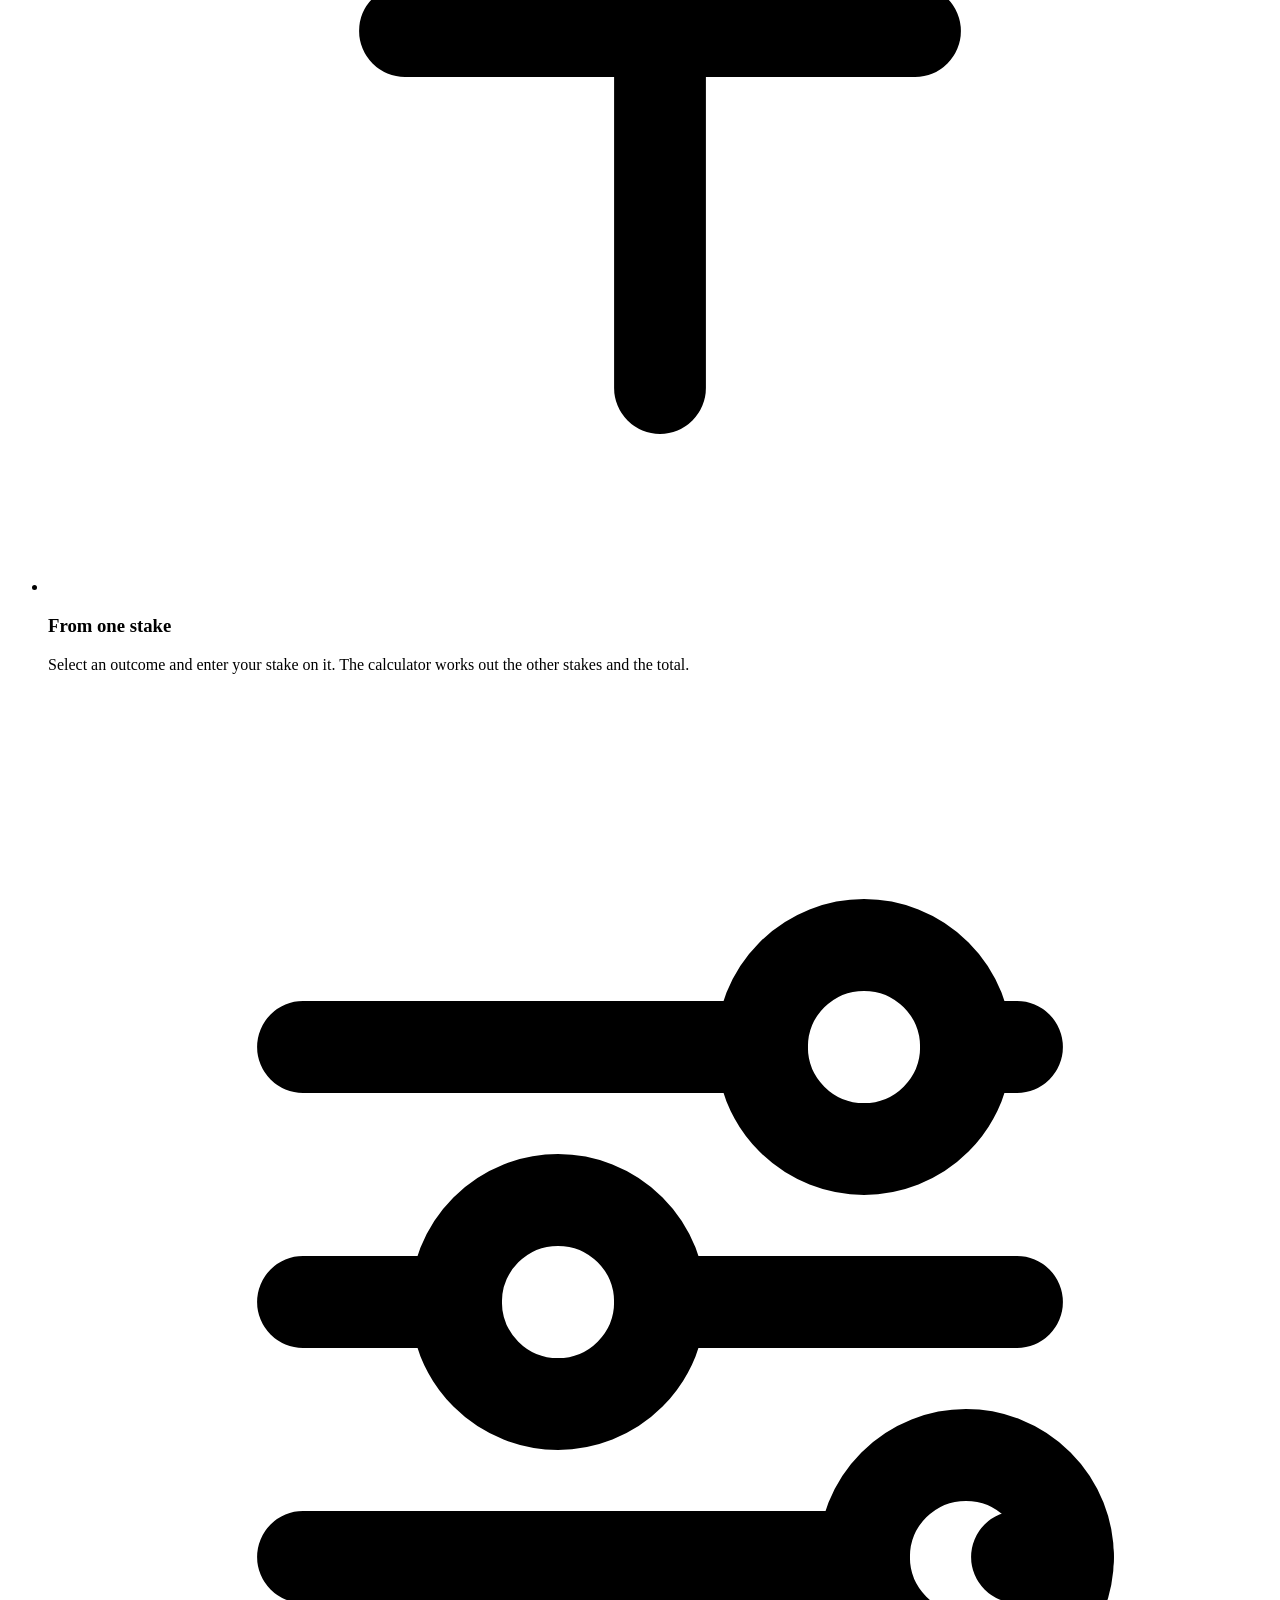
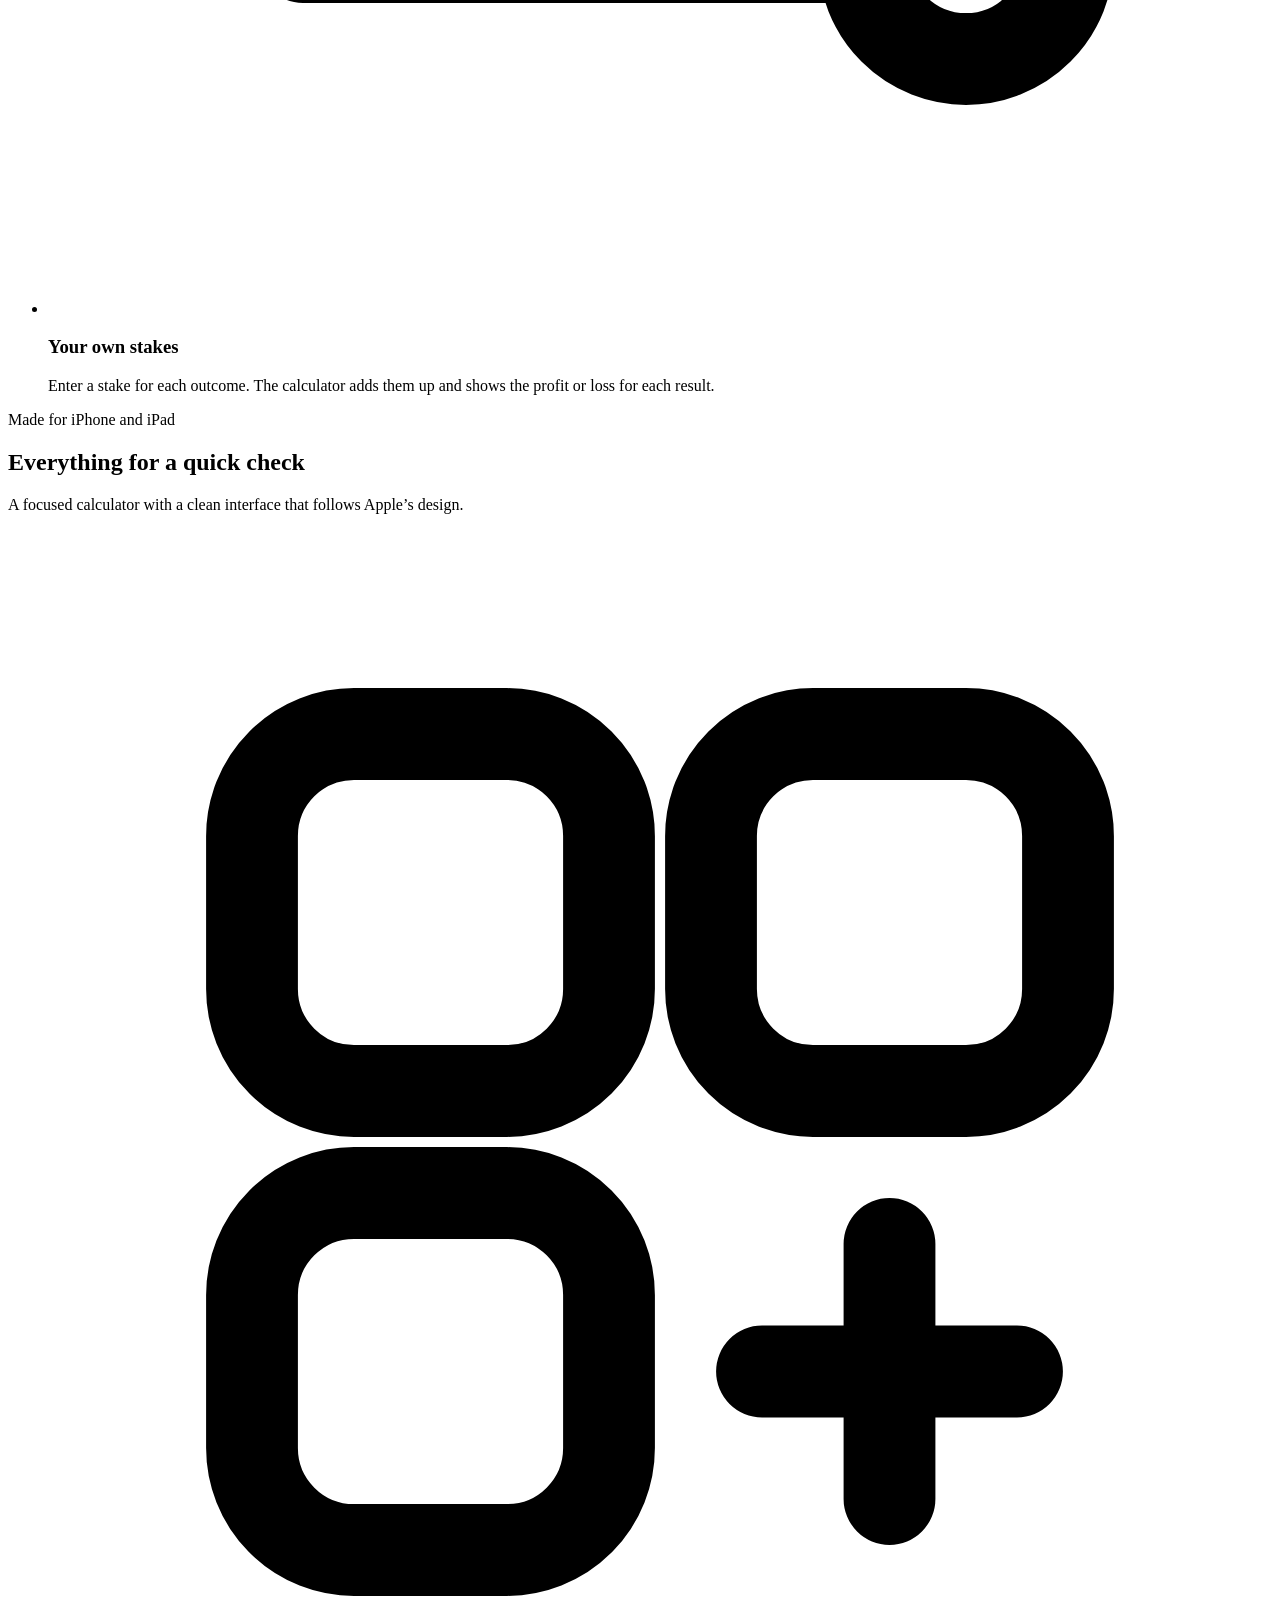
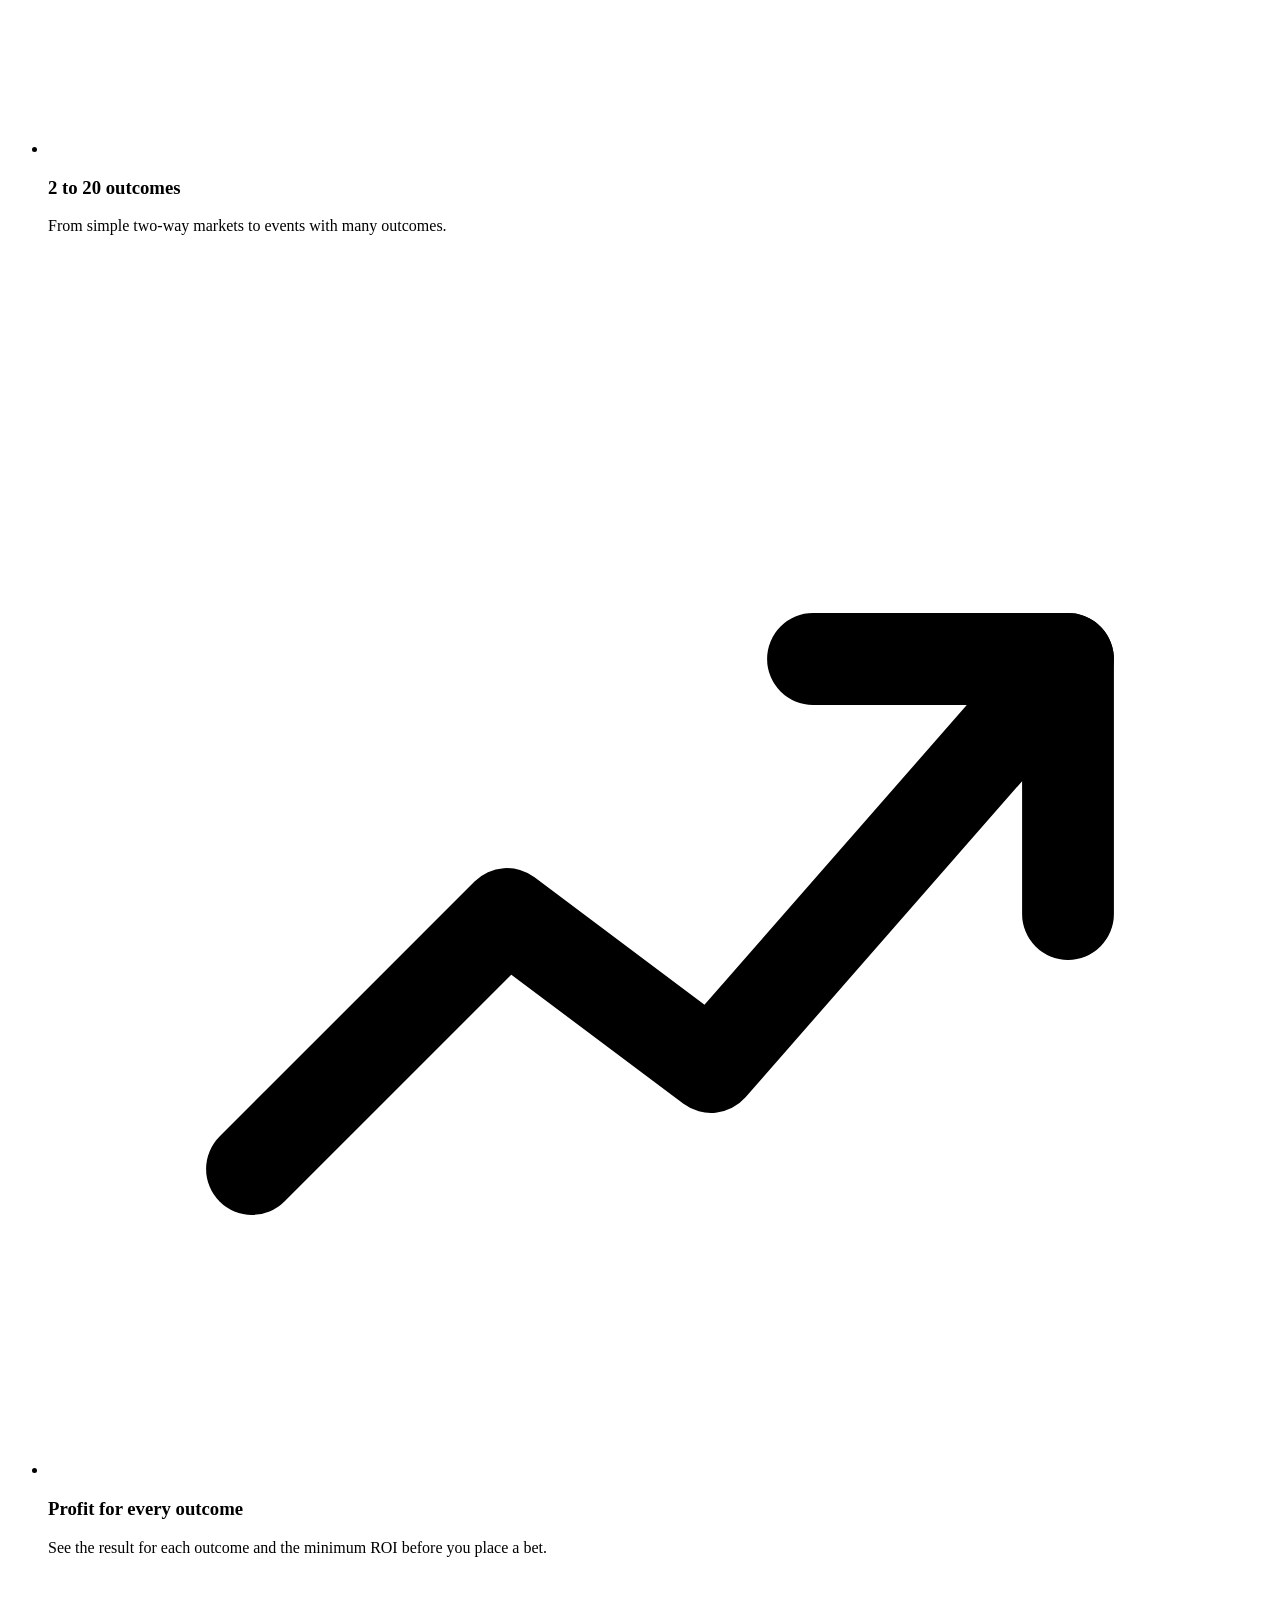
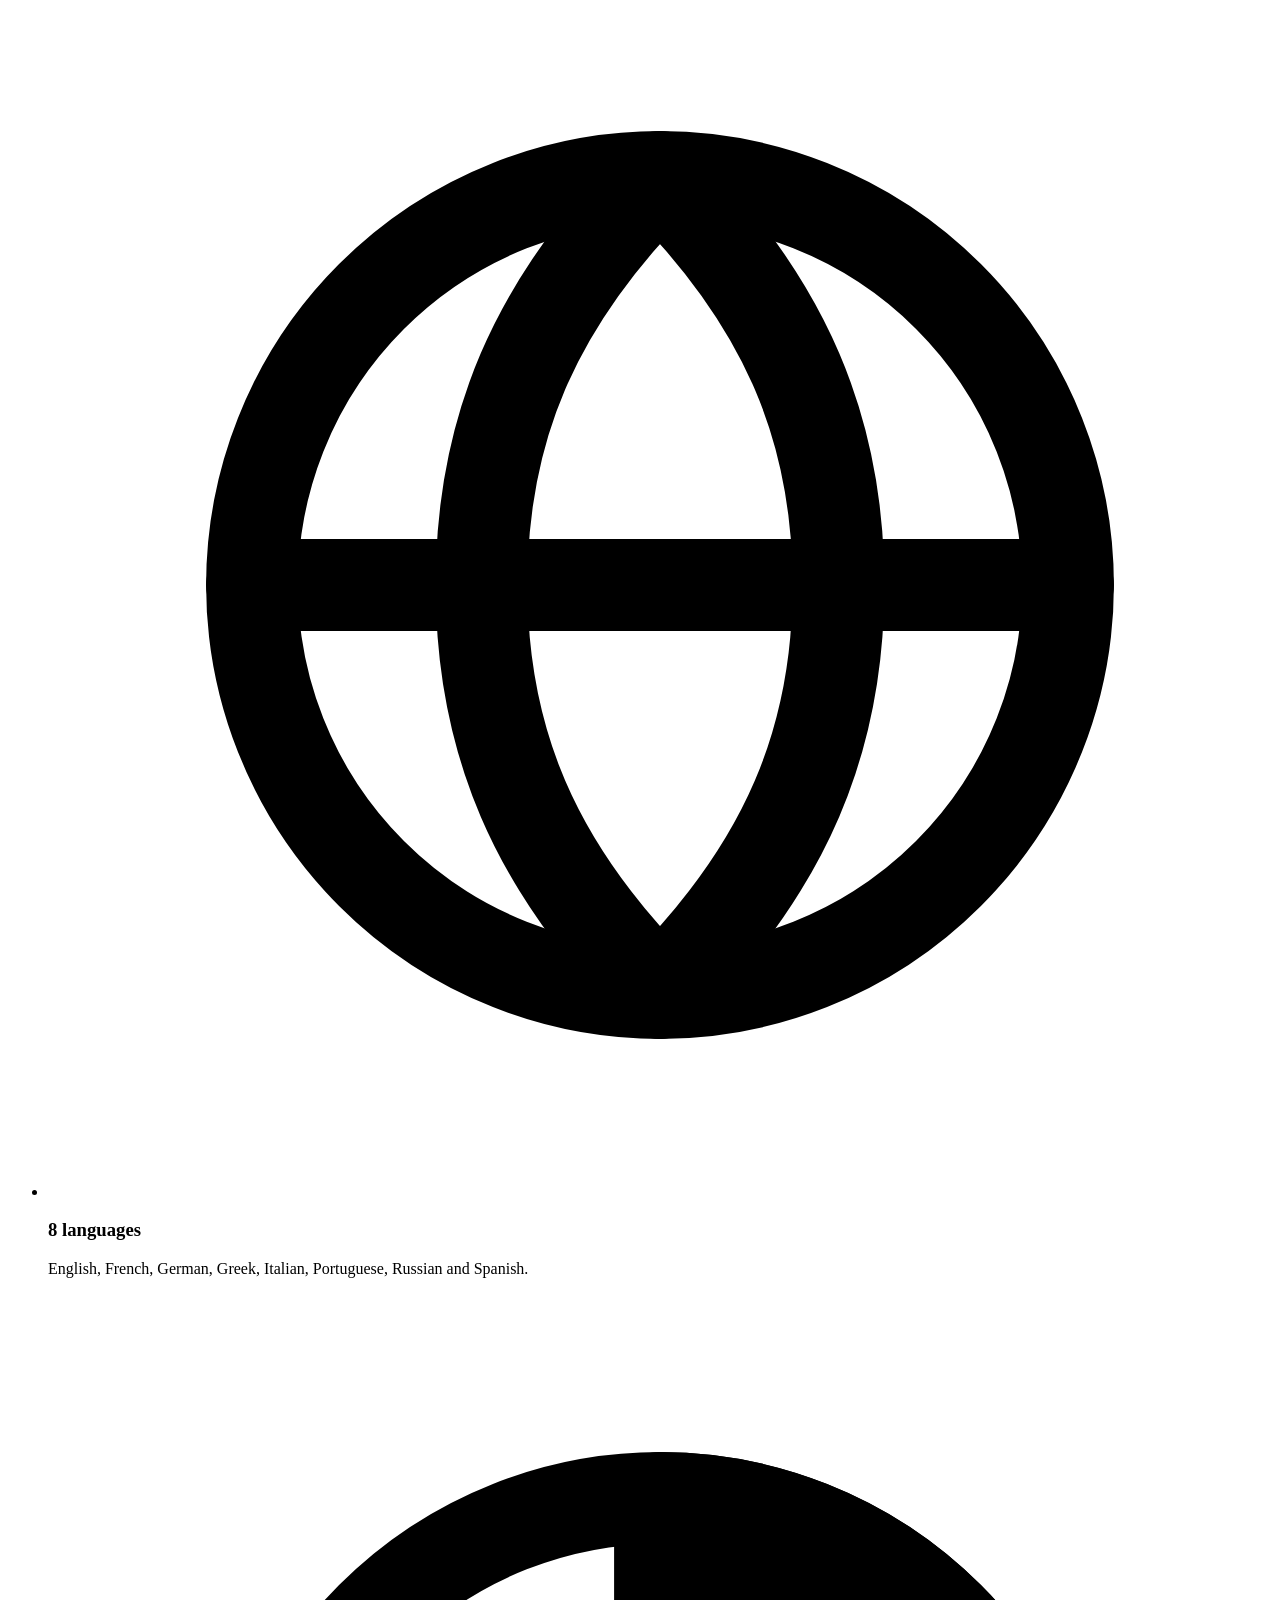
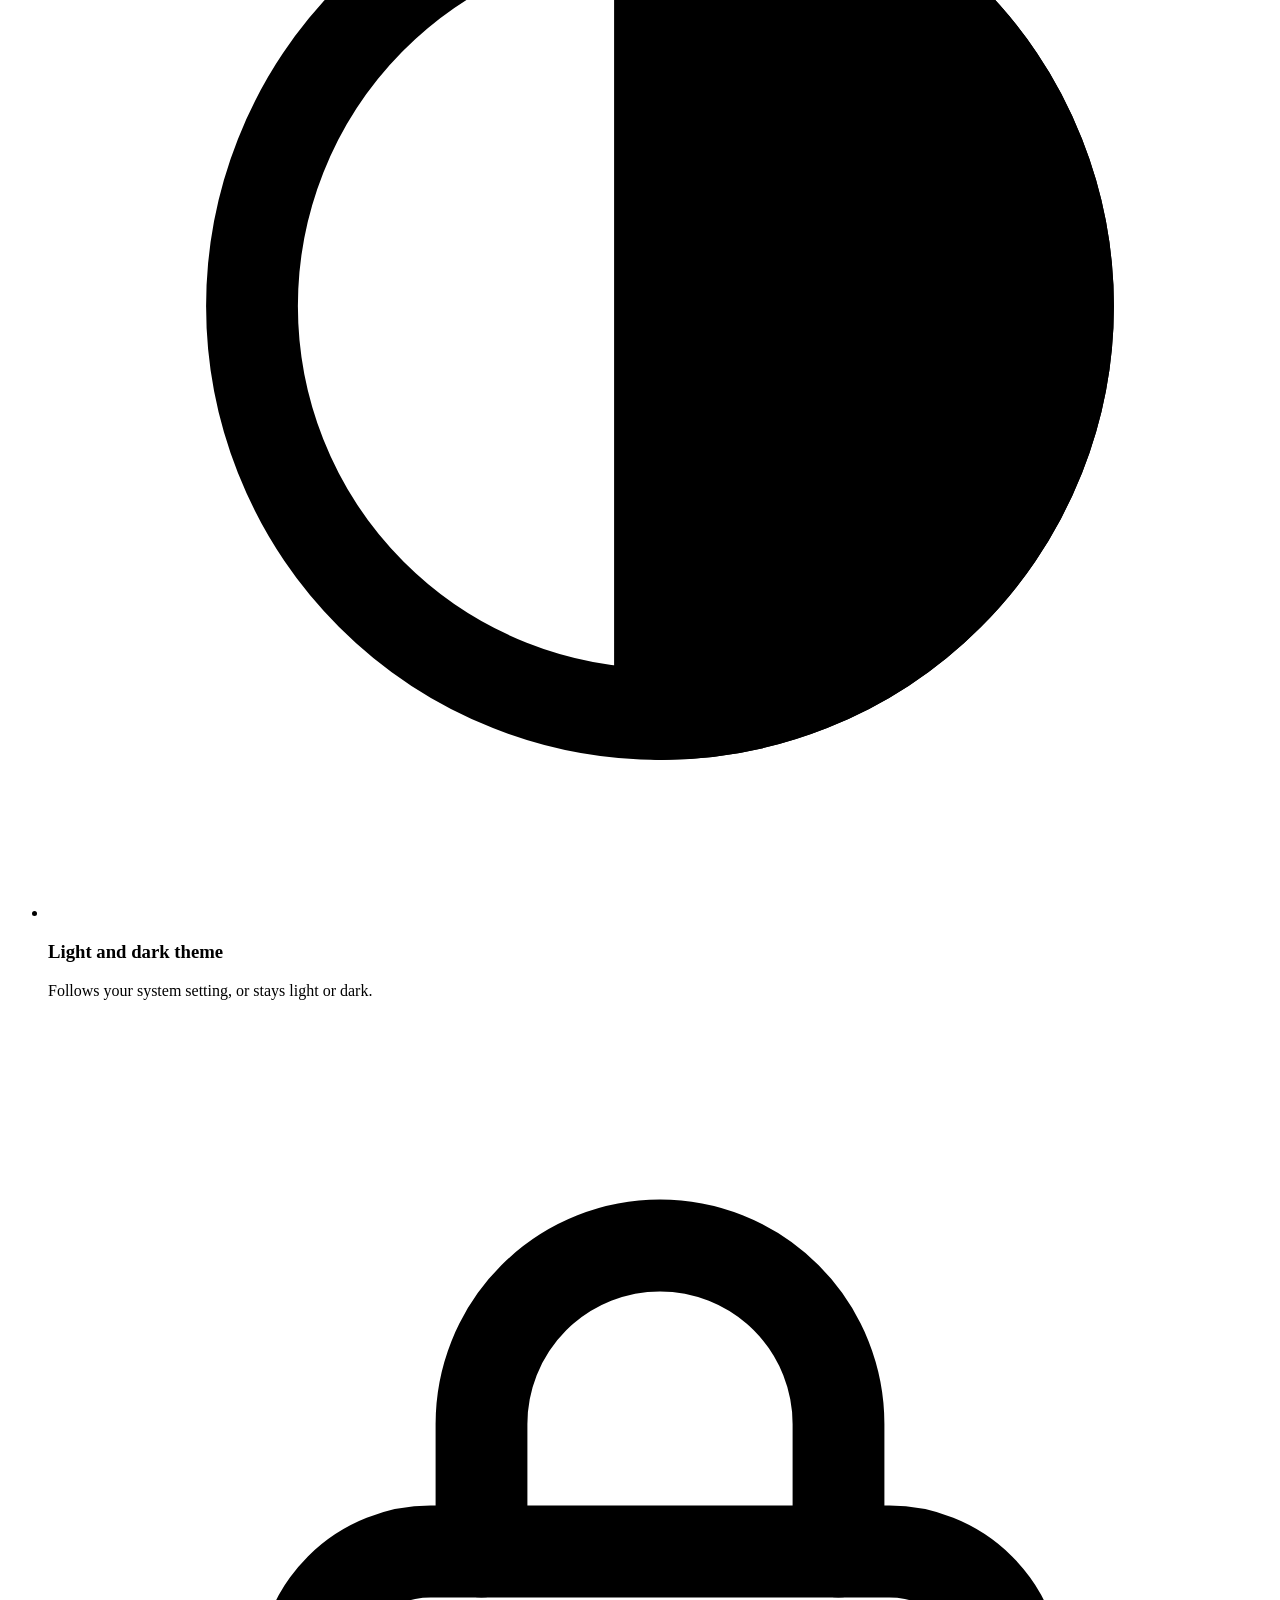
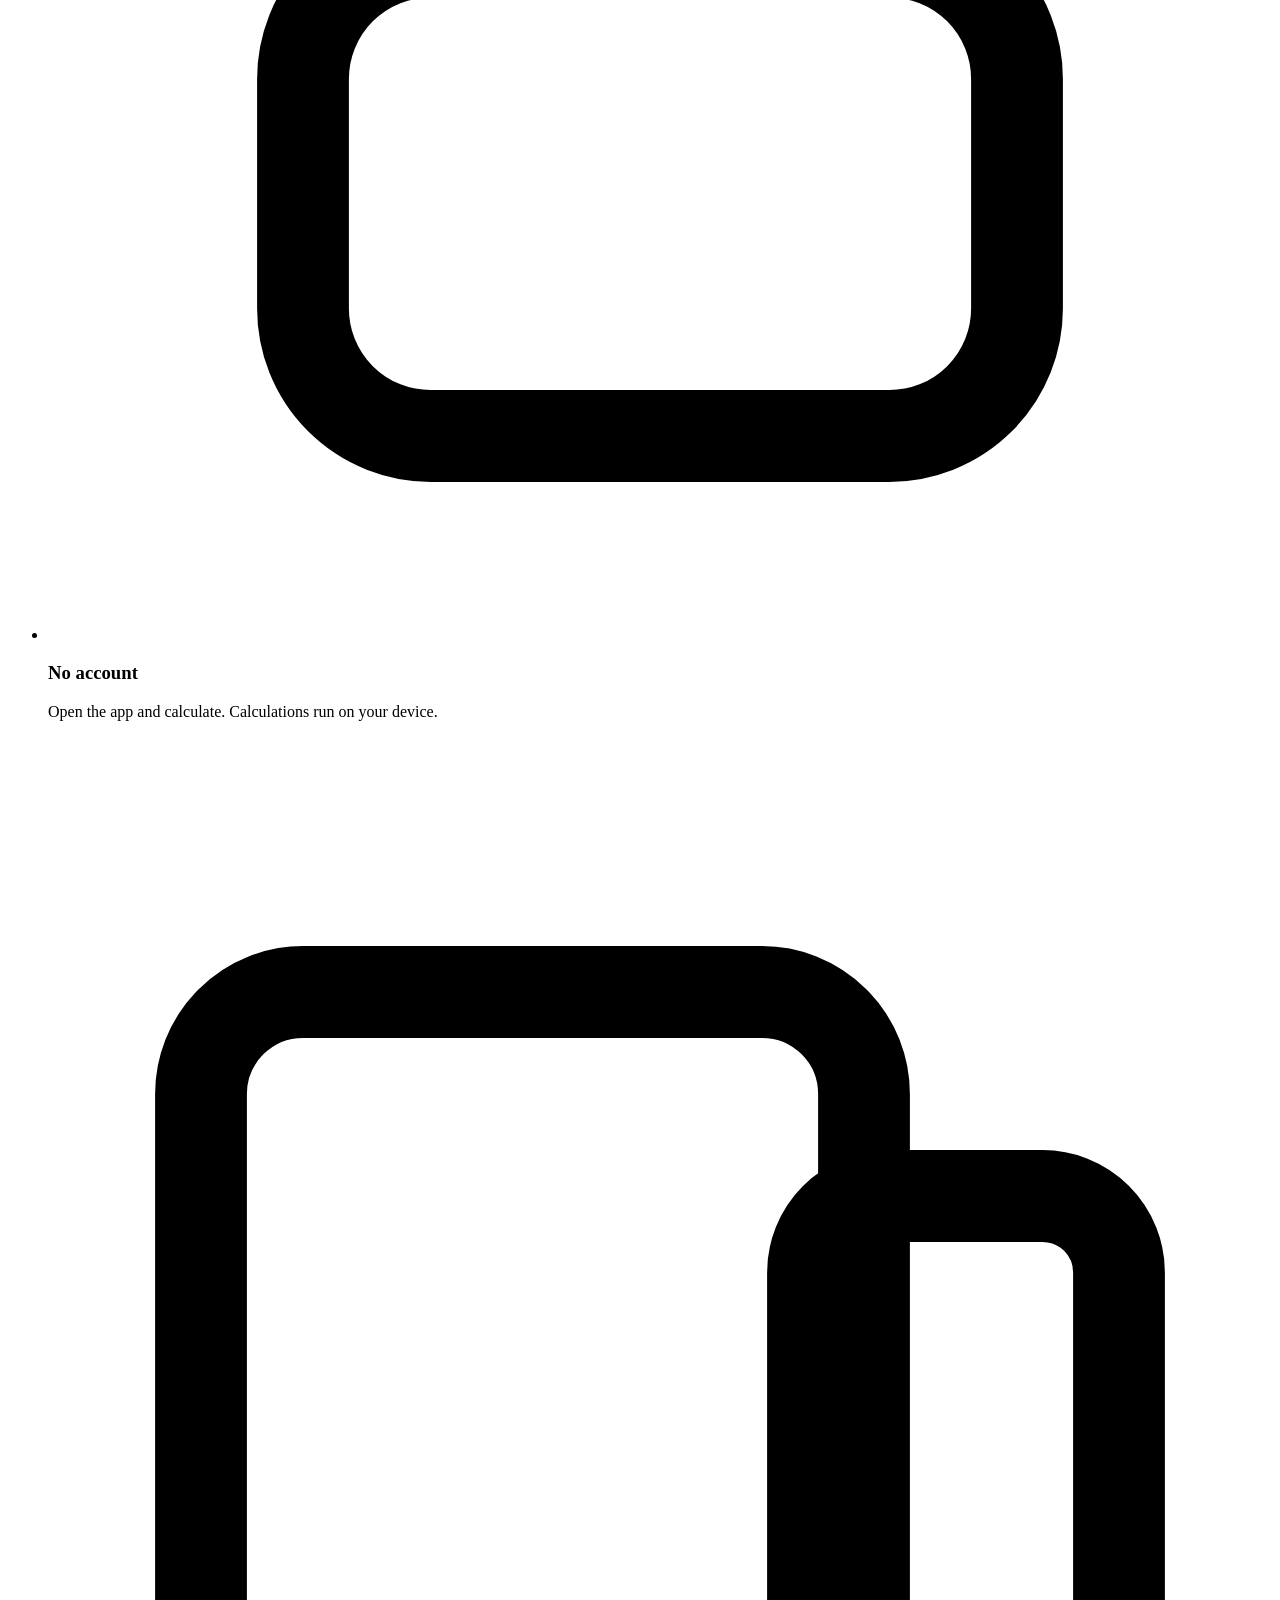
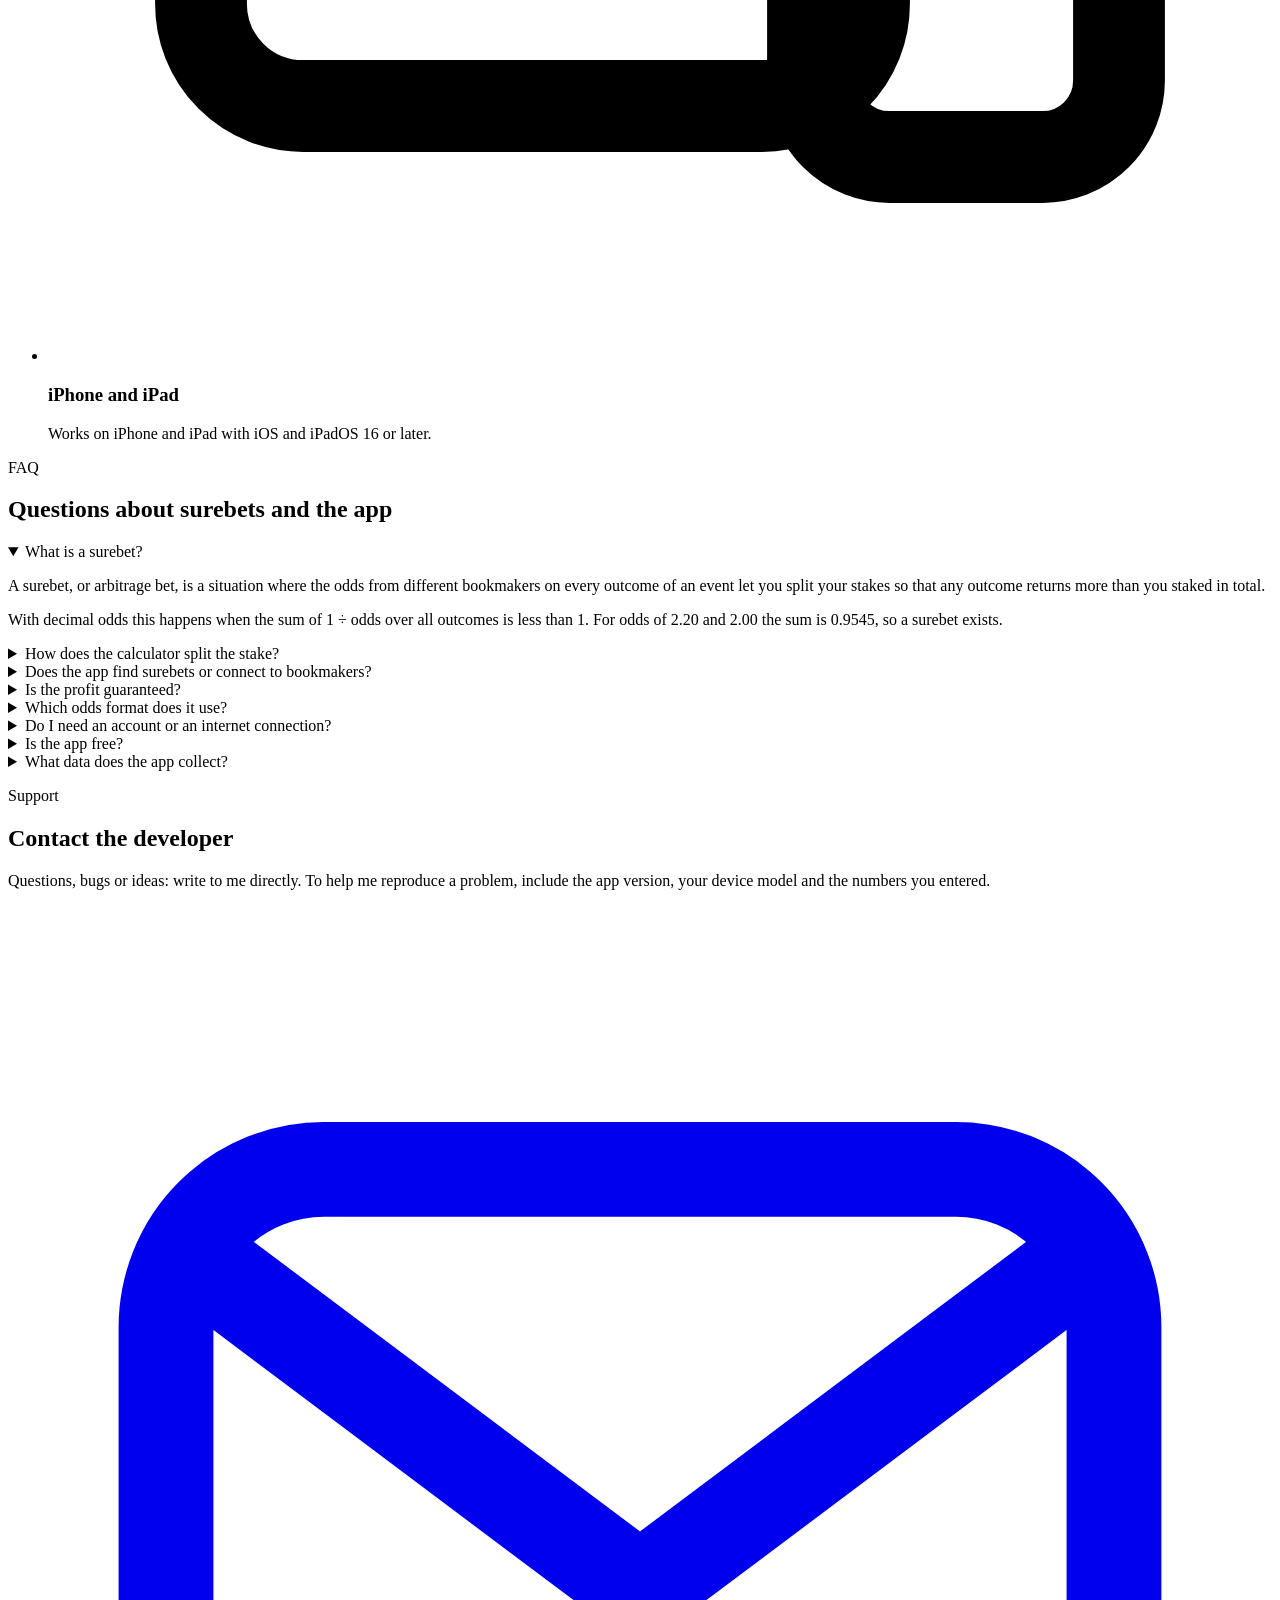
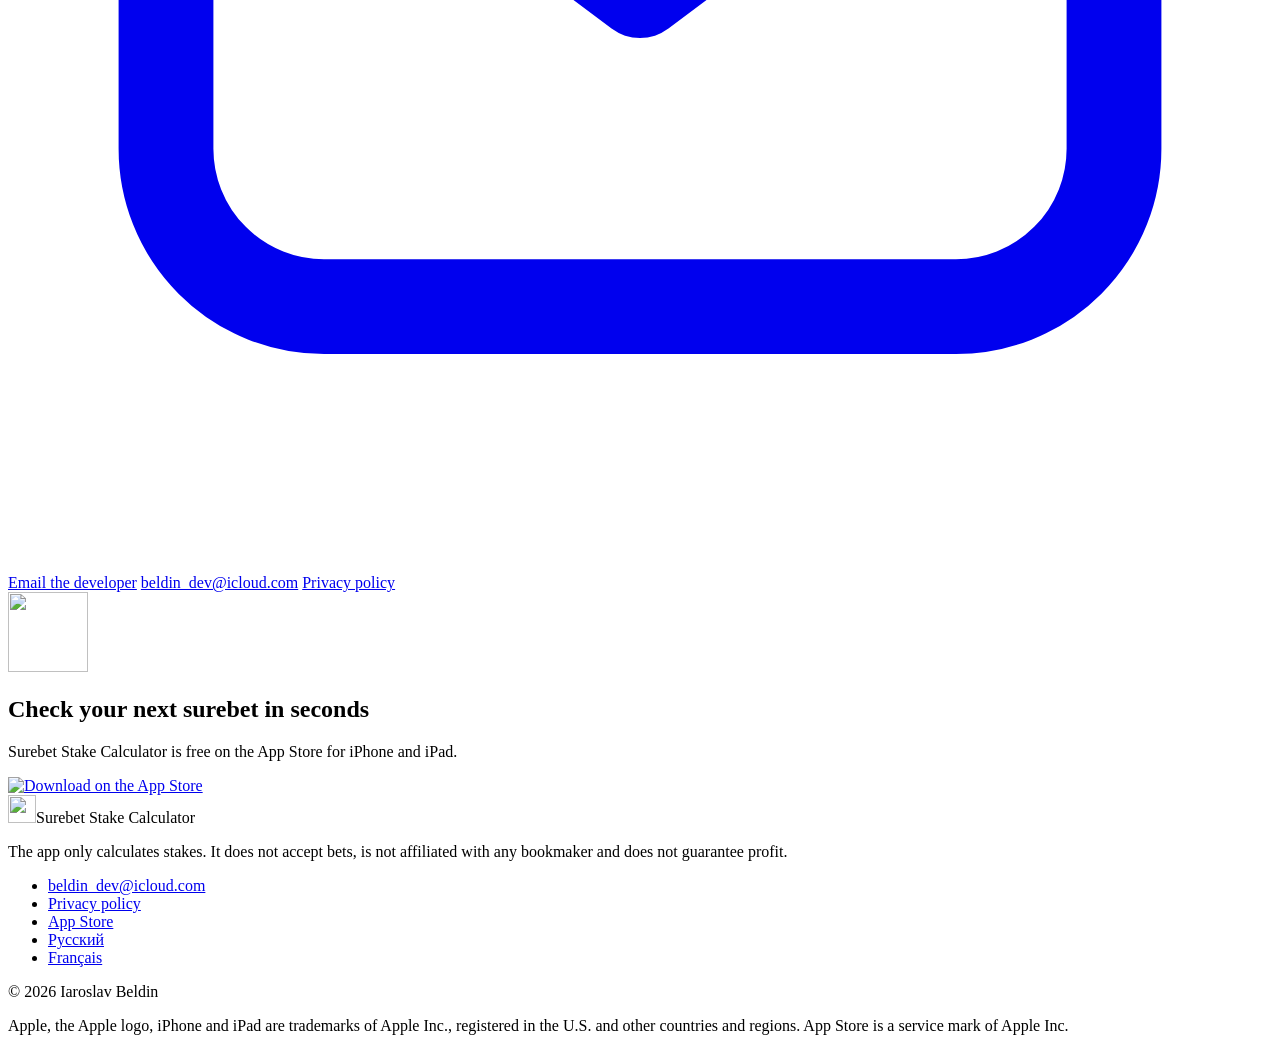
==== commit 02315d43: "Add French and dark-theme screenshots - New iPhone, iPad and unfolded iPhone Duo captures for en, ru" ====
--- a/en/index.html
+++ b/en/index.html
@@ -27,7 +27,7 @@
     <meta name="twitter:card" content="summary_large_image" />
     <link rel="icon" type="image/png" sizes="64x64" href="/surebet-support/assets/icon-64.png" />
     <link rel="apple-touch-icon" href="/surebet-support/assets/icon.png" />
-    <link rel="stylesheet" href="/surebet-support/assets/site.css?v=4" />
+    <link rel="stylesheet" href="/surebet-support/assets/site.css?v=5" />
     <script type="application/ld+json">{"@context":"https://schema.org","@type":"MobileApplication","name":"Surebet Stake Calculator","description":"Surebet and arbitrage betting calculator: split a stake across 2–20 outcomes and see the profit and ROI for each.","operatingSystem":"iOS 16.0 or later, iPadOS 16.0 or later","applicationCategory":"FinanceApplication","inLanguage":"en","url":"https://iaroslaval.github.io/surebet-support/en/","downloadUrl":"https://apps.apple.com/app/id1667102550","installUrl":"https://apps.apple.com/app/id1667102550","image":"https://iaroslaval.github.io/surebet-support/assets/icon-256.png","screenshot":"https://iaroslaval.github.io/surebet-support/assets/iphone-en.webp","offers":{"@type":"Offer","price":"0","priceCurrency":"USD"},"author":{"@type":"Person","name":"Iaroslav Beldin","email":"mailto:beldin_dev@icloud.com"}}</script>
   </head>
   <body>
@@ -54,9 +54,9 @@
           </div>
           <figure class="hero-visual">
             <div class="device-stage">
-              <div class="device device-iphone"><span class="hardware"><picture><img src="/surebet-support/assets/iphone-en.webp?v=4" alt="Surebet Stake Calculator on iPhone: two outcomes and a 5% return" width="720" height="1566" decoding="async" /></picture></span></div>
-              <div class="device device-mini"><span class="hardware"><picture><img src="/surebet-support/assets/mini-en.webp?v=4" alt="The calculator on iPad mini in landscape" width="1380" height="901" loading="lazy" decoding="async" /></picture></span></div>
-              <div class="device device-duo"><span class="hardware"><picture><img src="/surebet-support/assets/duo-en.webp?v=4" alt="The calculator on an unfolded iPhone Duo with a 4.76% return" width="1426" height="1003" loading="lazy" decoding="async" /></picture></span></div>
+              <div class="device device-iphone"><span class="hardware"><picture><source media="(prefers-color-scheme: dark)" srcset="/surebet-support/assets/iphone-en-dark.webp?v=5" /><img src="/surebet-support/assets/iphone-en.webp?v=5" alt="Surebet Stake Calculator on iPhone: two outcomes and a 5% return" width="1000" height="2175" decoding="async" /></picture></span></div>
+              <div class="device device-mini"><span class="hardware"><picture><source media="(prefers-color-scheme: dark)" srcset="/surebet-support/assets/mini-en-dark.webp?v=5" /><img src="/surebet-support/assets/mini-en.webp?v=5" alt="The calculator on iPad in landscape" width="1600" height="1200" loading="lazy" decoding="async" /></picture></span></div>
+              <div class="device device-duo"><span class="hardware"><picture><source media="(prefers-color-scheme: dark)" srcset="/surebet-support/assets/duo-en-dark.webp?v=5" /><img src="/surebet-support/assets/duo-en.webp?v=5" alt="The calculator on an unfolded iPhone Duo" width="1600" height="1126" loading="lazy" decoding="async" /></picture></span></div>
             </div>
           </figure>
         </div>
